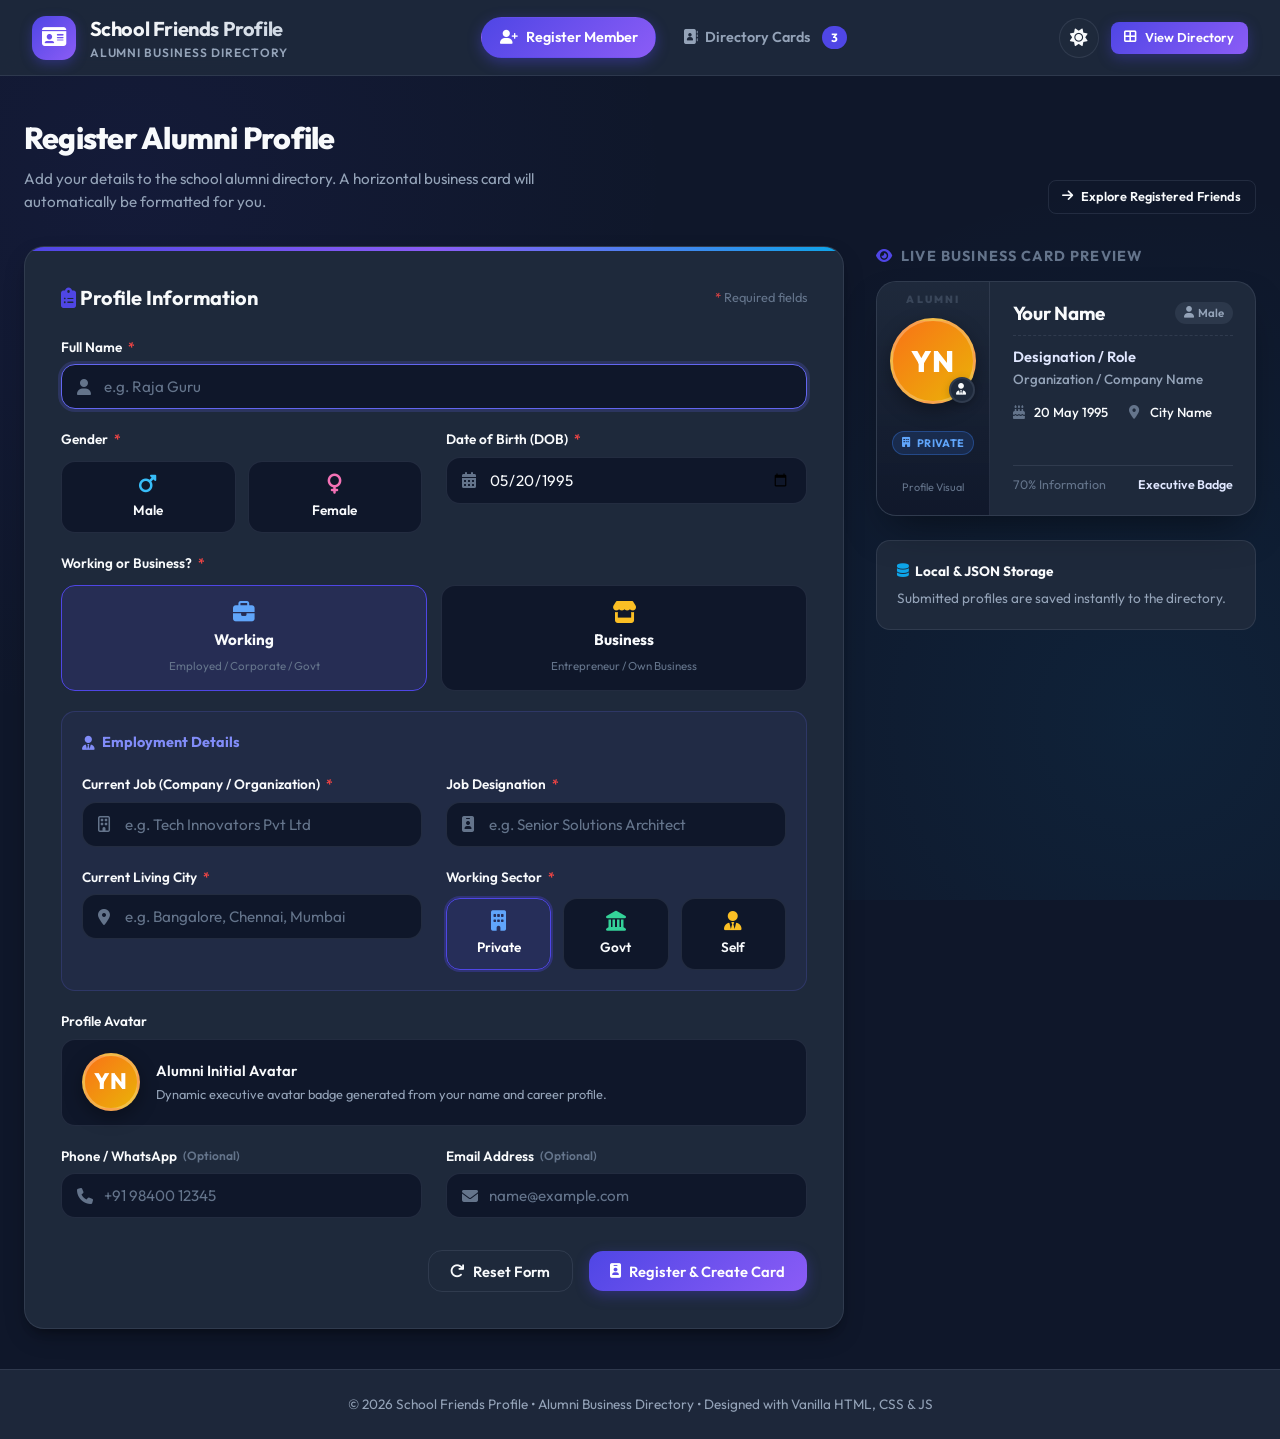
==== index.html @ 25471fa2 "INit" ====
<!DOCTYPE html>
<html lang="en" data-theme="dark">

<head>
  <meta charset="UTF-8">
  <meta name="viewport" content="width=device-width, initial-scale=1.0">
  <title>School Friends Profile | Member Registration</title>

  <!-- Modern Google Fonts -->
  <link rel="preconnect" href="https://fonts.googleapis.com">
  <link rel="preconnect" href="https://fonts.gstatic.com" crossorigin>
  <link
    href="https://fonts.googleapis.com/css2?family=Outfit:wght@400;500;600;700;800&family=Plus+Jakarta+Sans:wght@400;500;600;700&display=swap"
    rel="stylesheet">

  <!-- Font Awesome Icons -->
  <link rel="stylesheet" href="https://cdnjs.cloudflare.com/ajax/libs/font-awesome/6.5.1/css/all.min.css">

  <!-- Custom Styles -->
  <link rel="stylesheet" href="css/style.css">
</head>

<body>

  <!-- Navigation Bar -->
  <header class="site-header">
    <div class="header-container">
      <div class="brand">
        <div class="brand-icon">
          <i class="fas fa-id-card"></i>
        </div>
        <div class="brand-text">
          <h1>School Friends Profile</h1>
          <p>Alumni Business Directory</p>
        </div>
      </div>

      <nav>
        <ul class="nav-links">
          <li class="nav-item">
            <a href="index.html" class="active">
              <i class="fas fa-user-plus"></i>
              <span>Register Member</span>
            </a>
          </li>
          <li class="nav-item">
            <a href="profiles.html">
              <i class="fas fa-address-book"></i>
              <span>Directory Cards</span>
              <span class="badge-count" id="navProfileCount">0</span>
            </a>
          </li>
        </ul>
      </nav>

      <div class="header-actions">
        <button type="button" class="btn-icon" id="themeToggleBtn" title="Toggle Light/Dark Theme">
          <i class="fas fa-sun"></i>
        </button>
        <a href="profiles.html" class="btn btn-primary btn-sm">
          <i class="fas fa-th-large"></i> View Directory
        </a>
      </div>
    </div>
  </header>

  <!-- Main Content -->
  <main class="main-wrapper">
    <div class="page-intro">
      <div>
        <h2 class="page-title">Register Alumni Profile</h2>
        <p class="page-subtitle">Add your details to the school alumni directory. A horizontal business card
          will automatically be formatted for you.</p>
      </div>
      <div>
        <a href="profiles.html" class="btn btn-outline btn-sm">
          <i class="fas fa-arrow-right"></i> Explore Registered Friends
        </a>
      </div>
    </div>

    <!-- Form & Live Preview Layout -->
    <div class="form-layout">
      <!-- Registration Form -->
      <section class="form-card">
        <div style="display:flex; align-items:center; justify-content:space-between; margin-bottom: 0.5rem;">
          <h3 style="font-size: 1.25rem; font-weight: 700;">
            <i class="fas fa-clipboard-list" style="color: var(--primary);"></i> Profile Information
          </h3>
          <span style="font-size: 0.8rem; color: var(--text-dim);"><span style="color:#ef4444;">*</span> Required
            fields</span>
        </div>

        <form id="profileForm" novalidate>
          <div class="form-grid">

            <!-- Full Name -->
            <div class="form-group form-col-full">
              <label class="form-label" for="fullName">
                <span>Full Name</span> <span class="required">*</span>
              </label>
              <div class="input-wrapper">
                <i class="fas fa-user input-icon"></i>
                <input type="text" id="fullName" class="form-control" placeholder="e.g. Raja Guru" required autofocus>
              </div>
            </div>

            <!-- Gender -->
            <div class="form-group">
              <label class="form-label">
                <span>Gender</span> <span class="required">*</span>
              </label>
              <div style="display: flex; gap: 0.75rem; margin-top: 0.25rem;">
                <label style="flex: 1; cursor: pointer;">
                  <input type="radio" name="gender" value="Male" checked style="display: none;" id="genderMale">
                  <div class="sector-label"
                    onclick="document.getElementById('genderMale').checked = true; document.getElementById('genderMale').dispatchEvent(new Event('change'))">
                    <i class="fas fa-mars" style="color:#38bdf8;"></i>
                    <span>Male</span>
                  </div>
                </label>
                <label style="flex: 1; cursor: pointer;">
                  <input type="radio" name="gender" value="Female" style="display: none;" id="genderFemale">
                  <div class="sector-label"
                    onclick="document.getElementById('genderFemale').checked = true; document.getElementById('genderFemale').dispatchEvent(new Event('change'))">
                    <i class="fas fa-venus" style="color:#f472b6;"></i>
                    <span>Female</span>
                  </div>
                </label>
                <!-- <label style="flex: 1; cursor: pointer;">
                  <input type="radio" name="gender" value="Other" style="display: none;" id="genderOther">
                  <div class="sector-label" onclick="document.getElementById('genderOther').checked = true; document.getElementById('genderOther').dispatchEvent(new Event('change'))">
                    <i class="fas fa-genderless" style="color:#a78bfa;"></i>
                    <span>Other</span>
                  </div>
                </label> -->
              </div>
            </div>

            <!-- Date of Birth (DOB) -->
            <div class="form-group">
              <label class="form-label" for="dob">
                <span>Date of Birth (DOB)</span> <span class="required">*</span>
              </label>
              <div class="input-wrapper">
                <i class="fas fa-calendar-alt input-icon"></i>
                <input type="date" id="dob" class="form-control" required value="1995-05-20">
              </div>
            </div>

            <!-- Career Type: Working or Business -->
            <div class="form-group form-col-full">
              <label class="form-label">
                <span>Working or Business?</span> <span class="required">*</span>
              </label>
              <div style="display: grid; grid-template-columns: 1fr 1fr; gap: 0.85rem; margin-top: 0.25rem;">
                <label style="cursor: pointer;">
                  <input type="radio" name="occupationType" value="Working" checked style="display: none;"
                    id="occWorking">
                  <div class="sector-label occ-type-label" id="occWorkingCard">
                    <i class="fas fa-briefcase" style="color: #60a5fa; font-size: 1.35rem;"></i>
                    <strong style="font-size: 0.95rem;">Working</strong>
                    <span style="font-size: 0.72rem; color: var(--text-dim); font-weight: normal;">Employed / Corporate
                      / Govt</span>
                  </div>
                </label>
                <label style="cursor: pointer;">
                  <input type="radio" name="occupationType" value="Business" style="display: none;" id="occBusiness">
                  <div class="sector-label occ-type-label" id="occBusinessCard">
                    <i class="fas fa-store" style="color: #fbbf24; font-size: 1.35rem;"></i>
                    <strong style="font-size: 0.95rem;">Business</strong>
                    <span style="font-size: 0.72rem; color: var(--text-dim); font-weight: normal;">Entrepreneur / Own
                      Business</span>
                  </div>
                </label>
              </div>
            </div>

            <!-- SECTION A: WORKING DETAILS (Shown when 'Working' is selected) -->
            <div id="workingSection" class="form-col-full"
              style="display: grid; grid-template-columns: repeat(2, 1fr); gap: 1.25rem 1.5rem; padding: 1.25rem; background: rgba(99, 102, 241, 0.05); border: 1px solid rgba(99, 102, 241, 0.2); border-radius: var(--radius-md);">
              <div class="form-col-full"
                style="display: flex; align-items: center; gap: 0.45rem; font-weight: 700; color: #818cf8; font-size: 0.9rem;">
                <i class="fas fa-user-tie"></i> <span>Employment Details</span>
              </div>

              <!-- Current Job / Organization -->
              <div class="form-group">
                <label class="form-label" for="currentJob">
                  <span>Current Job (Company / Organization)</span> <span class="required">*</span>
                </label>
                <div class="input-wrapper">
                  <i class="far fa-building input-icon"></i>
                  <input type="text" id="currentJob" class="form-control" placeholder="e.g. Tech Innovators Pvt Ltd">
                </div>
              </div>

              <!-- Job Designation -->
              <div class="form-group">
                <label class="form-label" for="jobDesignation">
                  <span>Job Designation</span> <span class="required">*</span>
                </label>
                <div class="input-wrapper">
                  <i class="fas fa-id-badge input-icon"></i>
                  <input type="text" id="jobDesignation" class="form-control"
                    placeholder="e.g. Senior Solutions Architect">
                </div>
              </div>

              <!-- Current Living City (Working) -->
              <div class="form-group">
                <label class="form-label" for="currentCity">
                  <span>Current Living City</span> <span class="required">*</span>
                </label>
                <div class="input-wrapper">
                  <i class="fas fa-map-marker-alt input-icon"></i>
                  <input type="text" id="currentCity" class="form-control"
                    placeholder="e.g. Bangalore, Chennai, Mumbai">
                </div>
              </div>

              <!-- Working Sector (Self, Private, Govt) -->
              <div class="form-group">
                <label class="form-label">
                  <span>Working Sector</span> <span class="required">*</span>
                </label>
                <div class="sector-options">
                  <label class="sector-option">
                    <input type="radio" name="workingSector" value="Private" checked>
                    <div class="sector-label">
                      <i class="fas fa-building" style="color: #60a5fa;"></i>
                      <span>Private</span>
                    </div>
                  </label>
                  <label class="sector-option">
                    <input type="radio" name="workingSector" value="Govt">
                    <div class="sector-label">
                      <i class="fas fa-landmark" style="color: #34d399;"></i>
                      <span>Govt</span>
                    </div>
                  </label>
                  <label class="sector-option">
                    <input type="radio" name="workingSector" value="Self">
                    <div class="sector-label">
                      <i class="fas fa-user-tie" style="color: #fbbf24;"></i>
                      <span>Self</span>
                    </div>
                  </label>
                </div>
              </div>
            </div>

            <!-- SECTION B: BUSINESS DETAILS (Shown when 'Business' is selected) -->
            <div id="businessSection" class="form-col-full"
              style="display: none; grid-template-columns: repeat(2, 1fr); gap: 1.25rem 1.5rem; padding: 1.25rem; background: rgba(245, 158, 11, 0.06); border: 1px solid rgba(245, 158, 11, 0.25); border-radius: var(--radius-md);">
              <div class="form-col-full" style="display: flex; align-items: center; justify-content: space-between;">
                <div
                  style="display: flex; align-items: center; gap: 0.45rem; font-weight: 700; color: #fbbf24; font-size: 0.9rem;">
                  <i class="fas fa-store-alt"></i> <span>Business & Enterprise Details</span>
                </div>
                <span
                  style="font-size: 0.72rem; color: #fbbf24; background: rgba(245,158,11,0.15); padding: 0.15rem 0.5rem; border-radius: 99px;">Entrepreneur</span>
              </div>

              <!-- Business Name -->
              <div class="form-group">
                <label class="form-label" for="businessName">
                  <span>Business Name</span> <span class="required">*</span>
                </label>
                <div class="input-wrapper">
                  <i class="fas fa-store input-icon"></i>
                  <input type="text" id="businessName" class="form-control"
                    placeholder="e.g. Bose Artisanal Coffee Roasters">
                </div>
              </div>

              <!-- Company Name -->
              <div class="form-group">
                <label class="form-label" for="bizCompanyName">
                  <span>Company / Legal Entity Name</span> <span class="required">*</span>
                </label>
                <div class="input-wrapper">
                  <i class="far fa-building input-icon"></i>
                  <input type="text" id="bizCompanyName" class="form-control"
                    placeholder="e.g. Bose Beverage Ventures LLP / Pvt Ltd">
                </div>
              </div>

              <!-- Job Designation in Business -->
              <div class="form-group">
                <label class="form-label" for="bizJobDesignation">
                  <span>Job Designation</span> <span class="required">*</span>
                </label>
                <div class="input-wrapper">
                  <i class="fas fa-award input-icon"></i>
                  <input type="text" id="bizJobDesignation" class="form-control"
                    placeholder="e.g. Founder & CEO, Managing Director">
                </div>
              </div>

              <!-- Business Location -->
              <div class="form-group">
                <label class="form-label" for="businessLocation">
                  <span>Business Location</span> <span class="required">*</span>
                </label>
                <div class="input-wrapper">
                  <i class="fas fa-map-marked-alt input-icon"></i>
                  <input type="text" id="businessLocation" class="form-control"
                    placeholder="e.g. Coimbatore / Indiranagar, Bangalore">
                </div>
              </div>

              <!-- Current Living City (Business) -->
              <div class="form-group">
                <label class="form-label" for="bizLivingCity">
                  <span>Current Living City</span> <span class="required">*</span>
                </label>
                <div class="input-wrapper">
                  <i class="fas fa-home input-icon"></i>
                  <input type="text" id="bizLivingCity" class="form-control" placeholder="e.g. Coimbatore">
                </div>
              </div>

              <!-- Bonus / Idea Field: Business Category & Website -->
              <div class="form-group">
                <label class="form-label" for="businessCategory">
                  <span>Business Industry / Category</span> <span
                    style="font-size:0.75rem; color:var(--text-dim);">(Suggested)</span>
                </label>
                <div class="input-wrapper">
                  <i class="fas fa-tags input-icon"></i>
                  <input type="text" id="businessCategory" class="form-control"
                    placeholder="e.g. Retail, Food & Beverage, Tech, Consulting">
                </div>
              </div>

              <div class="form-group form-col-full">
                <label class="form-label" for="businessWebsite">
                  <span>Business Website / Social / Catalog</span> <span
                    style="font-size:0.75rem; color:var(--text-dim);">(Suggested)</span>
                </label>
                <div class="input-wrapper">
                  <i class="fas fa-globe input-icon"></i>
                  <input type="url" id="businessWebsite" class="form-control"
                    placeholder="https://mybusiness.com or Instagram/WhatsApp link">
                </div>
              </div>
            </div>

            <!-- Profile Avatar Preview -->
            <div class="form-group form-col-full">
              <label class="form-label">
                <span>Profile Avatar</span>
              </label>
              <div
                style="display: flex; align-items: center; gap: 1rem; padding: 0.85rem 1.25rem; background: var(--bg-input); border: 1px solid var(--border-color); border-radius: var(--radius-md);">
                <div class="biz-avatar-box" style="width: 58px; height: 58px; margin: 0; flex-shrink: 0;">
                  <div class="biz-avatar-circle" id="formAvatarCircle"
                    style="background: linear-gradient(135deg, #4f46e5, #06b6d4); font-size: 1.4rem;">
                    <span id="formAvatarInitials">RG</span>
                  </div>
                </div>
                <div>
                  <div style="font-weight: 600; font-size: 0.92rem; color: var(--text-main);">
                    Alumni Initial Avatar
                  </div>
                  <p style="font-size: 0.8rem; color: var(--text-muted); margin-top: 0.15rem;">
                    Dynamic executive avatar badge generated from your name and career profile.
                  </p>
                </div>
              </div>
            </div>

            <!-- Optional Contact Information -->
            <div class="form-group">
              <label class="form-label" for="phone">
                <span>Phone / WhatsApp</span> <span style="font-size:0.75rem; color:var(--text-dim);">(Optional)</span>
              </label>
              <div class="input-wrapper">
                <i class="fas fa-phone input-icon"></i>
                <input type="tel" id="phone" class="form-control" placeholder="+91 98400 12345">
              </div>
            </div>

            <div class="form-group">
              <label class="form-label" for="email">
                <span>Email Address</span> <span style="font-size:0.75rem; color:var(--text-dim);">(Optional)</span>
              </label>
              <div class="input-wrapper">
                <i class="fas fa-envelope input-icon"></i>
                <input type="email" id="email" class="form-control" placeholder="name@example.com">
              </div>
            </div>

          </div>

          <!-- Form Actions -->
          <div class="form-actions-bar"
            style="margin-top: 2rem; display: flex; align-items: center; justify-content: flex-end; gap: 1rem;">
            <button type="button" id="resetFormBtn" class="btn btn-outline">
              <i class="fas fa-redo"></i> Reset Form
            </button>
            <button type="submit" class="btn btn-primary">
              <i class="fas fa-id-badge"></i> Register & Create Card
            </button>
          </div>
        </form>
      </section>

      <!-- Right Column: Live 30:70 Business Card Preview -->
      <aside class="live-preview-panel">
        <div class="preview-title">
          <i class="fas fa-eye" style="color: var(--primary);"></i> Live Business Card Preview
        </div>

        <div class="biz-card" style="box-shadow: var(--shadow-lg);">
          <!-- 30% Visual -->
          <div class="biz-card-visual">
            <div class="biz-avatar-box">
              <div class="biz-avatar-circle" id="previewAvatarCircle"
                style="background: linear-gradient(135deg, #4f46e5, #06b6d4);">
                <span id="previewAvatarInitials">RG</span>
                <div class="biz-avatar-badge" id="previewAvatarBadge">
                  <i class="fas fa-user-tie"></i>
                </div>
              </div>
            </div>
            <span id="previewSectorBadge" class="sector-badge sector-private">
              <i class="fas fa-briefcase"></i> <span id="previewSectorText">Private</span>
            </span>
            <span style="font-size:0.68rem; color:var(--text-dim); margin-top:0.3rem;">Profile Visual</span>
          </div>

          <!-- 70% Details -->
          <div class="biz-card-content">
            <div>
              <div class="biz-card-header">
                <h3 class="biz-name" id="previewName">Your Name Here</h3>
                <span class="biz-gender-tag" id="previewGender">
                  <i class="fas fa-mars"></i> Male
                </span>
              </div>

              <div class="biz-role-section">
                <div class="biz-designation" id="previewRole">Designation / Role</div>
                <div class="biz-company" id="previewCompany">Organization / Company</div>
              </div>

              <div class="biz-meta-grid">
                <div class="biz-meta-item">
                  <i class="fas fa-birthday-cake"></i>
                  <div><strong id="previewDob">20 May 1995</strong></div>
                </div>
                <div class="biz-meta-item">
                  <i class="fas fa-map-marker-alt"></i>
                  <div><strong id="previewCity">City Name</strong></div>
                </div>
              </div>
            </div>

            <div class="biz-card-footer">
              <span>70% Information</span>
              <span style="color: var(--primary-light); font-weight: 600;">Executive Badge</span>
            </div>
          </div>
        </div>

        <!-- Quick Help Card -->
        <div
          style="margin-top: 1.5rem; background: var(--bg-surface); border: 1px solid var(--border-color); border-radius: var(--radius-md); padding: 1.25rem; font-size: 0.85rem; color: var(--text-muted);">
          <div
            style="font-weight: 700; color: var(--text-main); margin-bottom: 0.5rem; display: flex; align-items: center; gap: 0.4rem;">
            <i class="fas fa-database" style="color: var(--secondary);"></i> Local & JSON Storage
          </div>
          <p style="line-height: 1.45;">
            Submitted profiles are saved instantly to the directory.
          </p>
        </div>
      </aside>
    </div>
  </main>

  <!-- Success Modal -->
  <div class="modal-backdrop" id="successModal">
    <div class="modal-card" style="text-align: center;">
      <div
        style="width: 60px; height: 60px; background: rgba(16, 185, 129, 0.15); border-radius: 50%; color: #10b981; display: inline-flex; align-items: center; justify-content: center; font-size: 1.75rem; margin-bottom: 1rem;">
        <i class="fas fa-check"></i>
      </div>
      <h3 style="font-size: 1.4rem; font-weight: 700; margin-bottom: 0.5rem;">Registration Successful!</h3>
      <p style="color: var(--text-muted); font-size: 0.95rem; margin-bottom: 1.5rem;">
        Your school friend profile has been saved. You can now view your business card in the directory.
      </p>
      <div style="display: flex; gap: 0.75rem; justify-content: center;">
        <button type="button" class="btn btn-outline"
          onclick="document.getElementById('successModal').classList.remove('open');">
          Add Another
        </button>
        <a href="profiles.html" class="btn btn-primary">
          <i class="fas fa-address-book"></i> View Cards
        </a>
      </div>
    </div>
  </div>

  <!-- Footer -->
  <footer class="site-footer">
    <p>&copy; 2026 School Friends Profile &bull; Alumni Business Directory &bull; Designed with Vanilla HTML, CSS & JS
    </p>
  </footer>

  <!-- Scripts -->
  <script src="js/app.js"></script>
  <script src="js/form.js"></script>
</body>

</html>
---- css/style.css ----
/* ==========================================================================
   School Friends Profile - Modern Executive Business Card Design System
   ========================================================================== */

:root {
  --primary: #4f46e5;
  --primary-hover: #4338ca;
  --primary-light: #e0e7ff;
  --secondary: #0ea5e9;
  --accent: #8b5cf6;
  
  --bg-app: #0f172a;
  --bg-surface: #1e293b;
  --bg-surface-elevated: #334155;
  --bg-card: rgba(30, 41, 59, 0.95);
  --bg-input: #0f172a;
  
  --text-main: #f8fafc;
  --text-muted: #94a3b8;
  --text-dim: #64748b;
  
  --border-color: rgba(148, 163, 184, 0.15);
  --border-focus: #6366f1;
  
  --sector-private-bg: rgba(59, 130, 246, 0.15);
  --sector-private-text: #60a5fa;
  --sector-private-border: rgba(59, 130, 246, 0.35);

  --sector-govt-bg: rgba(16, 185, 129, 0.15);
  --sector-govt-text: #34d399;
  --sector-govt-border: rgba(16, 185, 129, 0.35);

  --sector-self-bg: rgba(245, 158, 11, 0.15);
  --sector-self-text: #fbbf24;
  --sector-self-border: rgba(245, 158, 11, 0.35);

  --radius-sm: 8px;
  --radius-md: 14px;
  --radius-lg: 20px;
  --radius-full: 9999px;

  --shadow-sm: 0 2px 8px rgba(0, 0, 0, 0.2);
  --shadow-md: 0 10px 25px -5px rgba(0, 0, 0, 0.3), 0 8px 10px -6px rgba(0, 0, 0, 0.3);
  --shadow-lg: 0 20px 40px -15px rgba(0, 0, 0, 0.5);
  --shadow-glow: 0 0 25px rgba(99, 102, 241, 0.25);
  
  --transition: all 0.25s cubic-bezier(0.4, 0, 0.2, 1);
  --font-family: 'Outfit', 'Plus Jakarta Sans', -apple-system, BlinkMacSystemFont, sans-serif;
}

/* Light Theme Variables */
[data-theme="light"] {
  --bg-app: #f1f5f9;
  --bg-surface: #ffffff;
  --bg-surface-elevated: #f8fafc;
  --bg-card: rgba(255, 255, 255, 0.96);
  --bg-input: #f8fafc;
  
  --text-main: #0f172a;
  --text-muted: #475569;
  --text-dim: #94a3b8;
  
  --border-color: rgba(203, 213, 225, 0.8);
  --border-focus: #4f46e5;
  
  --sector-private-bg: #eff6ff;
  --sector-private-text: #1d4ed8;
  --sector-private-border: #bfdbfe;

  --sector-govt-bg: #ecfdf5;
  --sector-govt-text: #047857;
  --sector-govt-border: #a7f3d0;

  --sector-self-bg: #fffbeb;
  --sector-self-text: #b45309;
  --sector-self-border: #fde68a;

  --shadow-sm: 0 2px 6px rgba(15, 23, 42, 0.05);
  --shadow-md: 0 10px 25px -5px rgba(15, 23, 42, 0.08);
  --shadow-lg: 0 20px 35px -10px rgba(15, 23, 42, 0.12);
}

/* Reset & Base */
*, *::before, *::after {
  box-sizing: border-box;
  margin: 0;
  padding: 0;
}

body {
  font-family: var(--font-family);
  background-color: var(--bg-app);
  color: var(--text-main);
  min-height: 100vh;
  line-height: 1.5;
  display: flex;
  flex-direction: column;
  transition: background-color 0.3s ease, color 0.3s ease;
  overflow-x: hidden;
  background-image: 
    radial-gradient(circle at 10% 20%, rgba(79, 70, 229, 0.08) 0%, transparent 40%),
    radial-gradient(circle at 90% 80%, rgba(14, 165, 233, 0.08) 0%, transparent 40%);
  background-attachment: fixed;
}

a {
  color: inherit;
  text-decoration: none;
}

/* ==========================================================================
   Header & Navigation
   ========================================================================== */
.site-header {
  position: sticky;
  top: 0;
  z-index: 100;
  background: var(--bg-card);
  backdrop-filter: blur(12px);
  -webkit-backdrop-filter: blur(12px);
  border-bottom: 1px solid var(--border-color);
  padding: 0.85rem 2rem;
  transition: var(--transition);
}

.header-container {
  max-width: 1300px;
  margin: 0 auto;
  display: flex;
  align-items: center;
  justify-content: space-between;
  gap: 1.5rem;
}

.brand {
  display: flex;
  align-items: center;
  gap: 0.85rem;
}

.brand-icon {
  width: 44px;
  height: 44px;
  border-radius: var(--radius-md);
  background: linear-gradient(135deg, var(--primary), var(--accent));
  display: flex;
  align-items: center;
  justify-content: center;
  color: #fff;
  font-size: 1.35rem;
  box-shadow: 0 4px 12px rgba(79, 70, 229, 0.35);
}

.brand-text h1 {
  font-size: 1.25rem;
  font-weight: 700;
  letter-spacing: -0.02em;
  background: linear-gradient(120deg, #fff, #cbd5e1);
  -webkit-background-clip: text;
  -webkit-text-fill-color: transparent;
}

[data-theme="light"] .brand-text h1 {
  background: linear-gradient(120deg, #0f172a, #334155);
  -webkit-background-clip: text;
  -webkit-text-fill-color: transparent;
}

.brand-text p {
  font-size: 0.75rem;
  color: var(--text-muted);
  text-transform: uppercase;
  letter-spacing: 0.08em;
  font-weight: 600;
}

.nav-links {
  display: flex;
  align-items: center;
  gap: 0.5rem;
  list-style: none;
}

.nav-item a {
  display: flex;
  align-items: center;
  gap: 0.5rem;
  padding: 0.55rem 1.1rem;
  font-size: 0.9rem;
  font-weight: 600;
  border-radius: var(--radius-full);
  color: var(--text-muted);
  transition: var(--transition);
  border: 1px solid transparent;
}

.nav-item a:hover {
  color: var(--text-main);
  background: rgba(148, 163, 184, 0.1);
}

.nav-item a.active {
  color: #ffffff;
  background: linear-gradient(135deg, var(--primary), var(--accent));
  box-shadow: 0 4px 14px rgba(79, 70, 229, 0.4);
}

.header-actions {
  display: flex;
  align-items: center;
  gap: 0.75rem;
}

.btn-icon {
  width: 40px;
  height: 40px;
  border-radius: var(--radius-full);
  background: var(--bg-surface);
  border: 1px solid var(--border-color);
  color: var(--text-main);
  display: flex;
  align-items: center;
  justify-content: center;
  cursor: pointer;
  transition: var(--transition);
  font-size: 1.1rem;
}

.btn-icon:hover {
  background: var(--bg-surface-elevated);
  transform: translateY(-2px);
  border-color: var(--border-focus);
}

.badge-count {
  background: var(--primary);
  color: white;
  font-size: 0.75rem;
  padding: 0.15rem 0.55rem;
  border-radius: var(--radius-full);
  font-weight: 700;
  margin-left: 0.25rem;
}

/* ==========================================================================
   Main Content Layout
   ========================================================================== */
.main-wrapper {
  flex: 1;
  max-width: 1300px;
  width: 100%;
  margin: 0 auto;
  padding: 2.5rem 1.5rem;
}

.page-intro {
  margin-bottom: 2rem;
  display: flex;
  justify-content: space-between;
  align-items: flex-end;
  flex-wrap: wrap;
  gap: 1.5rem;
}

.page-title {
  font-size: 1.9rem;
  font-weight: 800;
  letter-spacing: -0.025em;
  margin-bottom: 0.4rem;
}

.page-subtitle {
  color: var(--text-muted);
  font-size: 0.95rem;
  max-width: 600px;
}

/* ==========================================================================
   Buttons & Badges
   ========================================================================== */
.btn {
  display: inline-flex;
  align-items: center;
  justify-content: center;
  gap: 0.5rem;
  padding: 0.65rem 1.35rem;
  border-radius: var(--radius-md);
  font-size: 0.92rem;
  font-weight: 600;
  cursor: pointer;
  transition: var(--transition);
  border: none;
  font-family: inherit;
  text-decoration: none;
}

.btn-primary {
  background: linear-gradient(135deg, var(--primary), var(--accent));
  color: #fff;
  box-shadow: 0 4px 14px rgba(79, 70, 229, 0.35);
}

.btn-primary:hover {
  background: linear-gradient(135deg, var(--primary-hover), var(--primary));
  box-shadow: 0 6px 20px rgba(79, 70, 229, 0.5);
  transform: translateY(-2px);
}

.btn-outline {
  background: transparent;
  color: var(--text-main);
  border: 1px solid var(--border-color);
}

.btn-outline:hover {
  background: var(--bg-surface);
  border-color: var(--text-muted);
  transform: translateY(-2px);
}

.btn-secondary {
  background: var(--bg-surface-elevated);
  color: var(--text-main);
  border: 1px solid var(--border-color);
}

.btn-secondary:hover {
  background: var(--primary);
  color: #fff;
  border-color: var(--primary);
}

.btn-sm {
  padding: 0.4rem 0.85rem;
  font-size: 0.8rem;
  border-radius: var(--radius-sm);
}

/* Sector Badges */
.sector-badge {
  display: inline-flex;
  align-items: center;
  gap: 0.4rem;
  padding: 0.25rem 0.75rem;
  border-radius: var(--radius-full);
  font-size: 0.75rem;
  font-weight: 700;
  letter-spacing: 0.03em;
  text-transform: uppercase;
  border: 1px solid transparent;
}

.sector-private {
  background: var(--sector-private-bg);
  color: var(--sector-private-text);
  border-color: var(--sector-private-border);
}

.sector-govt {
  background: var(--sector-govt-bg);
  color: var(--sector-govt-text);
  border-color: var(--sector-govt-border);
}

.sector-self {
  background: var(--sector-self-bg);
  color: var(--sector-self-text);
  border-color: var(--sector-self-border);
}

/* ==========================================================================
   Form Page Styles
   ========================================================================== */
.form-layout {
  display: grid;
  grid-template-columns: 1fr 380px;
  gap: 2rem;
  align-items: start;
}

@media (max-width: 960px) {
  .form-layout {
    grid-template-columns: 1fr;
  }
}

.form-card {
  background: var(--bg-surface);
  border: 1px solid var(--border-color);
  border-radius: var(--radius-lg);
  padding: 2.25rem;
  box-shadow: var(--shadow-md);
  position: relative;
  overflow: hidden;
}

.form-card::before {
  content: '';
  position: absolute;
  top: 0;
  left: 0;
  right: 0;
  height: 4px;
  background: linear-gradient(90deg, var(--primary), var(--accent), var(--secondary));
}

.form-grid {
  display: grid;
  grid-template-columns: repeat(2, 1fr);
  gap: 1.25rem 1.5rem;
  margin-top: 1.5rem;
}

.form-col-full {
  grid-column: span 2;
}

@media (max-width: 640px) {
  .form-grid {
    grid-template-columns: 1fr;
  }
  .form-col-full {
    grid-column: span 1;
  }
  .form-card {
    padding: 1.5rem;
  }
}

.form-group {
  display: flex;
  flex-direction: column;
  gap: 0.45rem;
}

.form-label {
  font-size: 0.85rem;
  font-weight: 600;
  color: var(--text-main);
  display: flex;
  align-items: center;
  gap: 0.35rem;
}

.form-label .required {
  color: #ef4444;
}

.input-wrapper {
  position: relative;
  display: flex;
  align-items: center;
}

.input-icon {
  position: absolute;
  left: 1rem;
  color: var(--text-dim);
  font-size: 1rem;
  pointer-events: none;
}

.form-control {
  width: 100%;
  padding: 0.75rem 1rem 0.75rem 2.65rem;
  background: var(--bg-input);
  border: 1px solid var(--border-color);
  border-radius: var(--radius-md);
  color: var(--text-main);
  font-size: 0.95rem;
  font-family: inherit;
  transition: var(--transition);
}

.form-control:focus {
  outline: none;
  border-color: var(--border-focus);
  box-shadow: 0 0 0 3px rgba(99, 102, 241, 0.2);
}

.form-control::placeholder {
  color: var(--text-dim);
}

/* Radio Sector Group */
.sector-options {
  display: grid;
  grid-template-columns: repeat(3, 1fr);
  gap: 0.75rem;
  margin-top: 0.25rem;
}

.sector-option {
  position: relative;
}

.sector-option input[type="radio"] {
  position: absolute;
  opacity: 0;
  width: 0;
  height: 0;
}

.sector-label {
  display: flex;
  flex-direction: column;
  align-items: center;
  justify-content: center;
  gap: 0.35rem;
  padding: 0.75rem 0.5rem;
  border: 1px solid var(--border-color);
  border-radius: var(--radius-md);
  background: var(--bg-input);
  cursor: pointer;
  transition: var(--transition);
  text-align: center;
  font-size: 0.85rem;
  font-weight: 600;
}

.sector-option input[type="radio"]:checked + .sector-label {
  border-color: var(--primary);
  background: rgba(79, 70, 229, 0.12);
  color: #fff;
  box-shadow: 0 0 0 2px rgba(79, 70, 229, 0.3);
}

[data-theme="light"] .sector-option input[type="radio"]:checked + .sector-label {
  color: var(--primary);
}

.sector-label i {
  font-size: 1.25rem;
}

.occ-type-label {
  padding: 1rem 0.85rem;
  border-radius: var(--radius-md);
  border: 1.5px solid var(--border-color);
  background: var(--bg-input);
  display: flex;
  flex-direction: column;
  align-items: center;
  justify-content: center;
  gap: 0.35rem;
  cursor: pointer;
  transition: var(--transition);
}

.occ-type-label:hover {
  border-color: var(--primary);
  transform: translateY(-2px);
}

/* Photo Uploader Component in Form */
.photo-uploader-box {
  display: flex;
  align-items: center;
  gap: 1.5rem;
  padding: 1rem;
  background: var(--bg-input);
  border: 1px dashed var(--border-color);
  border-radius: var(--radius-md);
  transition: var(--transition);
}

.photo-uploader-box:hover {
  border-color: var(--primary);
}

.photo-preview-wrap {
  width: 75px;
  height: 75px;
  border-radius: var(--radius-md);
  overflow: hidden;
  border: 2px solid var(--border-color);
  background: var(--bg-surface-elevated);
  flex-shrink: 0;
  position: relative;
}

.photo-preview-wrap img {
  width: 100%;
  height: 100%;
  object-fit: cover;
}

.photo-upload-controls {
  flex: 1;
}

.photo-upload-controls p {
  font-size: 0.8rem;
  color: var(--text-muted);
  margin-top: 0.35rem;
}

.file-input-btn {
  display: inline-flex;
  align-items: center;
  gap: 0.4rem;
  font-size: 0.85rem;
  font-weight: 600;
  padding: 0.45rem 0.95rem;
  background: var(--bg-surface-elevated);
  border: 1px solid var(--border-color);
  border-radius: var(--radius-sm);
  color: var(--text-main);
  cursor: pointer;
  transition: var(--transition);
}

.file-input-btn:hover {
  background: var(--primary);
  color: #fff;
  border-color: var(--primary);
}

/* Sidebar Live Card Preview */
.live-preview-panel {
  position: sticky;
  top: 90px;
}

.preview-title {
  font-size: 0.9rem;
  text-transform: uppercase;
  letter-spacing: 0.08em;
  font-weight: 700;
  color: var(--text-dim);
  margin-bottom: 0.85rem;
  display: flex;
  align-items: center;
  gap: 0.5rem;
}

/* ==========================================================================
   Horizontal Business Card (30:70 Split)
   ========================================================================== */
.biz-cards-grid {
  display: grid;
  grid-template-columns: repeat(auto-fill, minmax(480px, 1fr));
  gap: 1.75rem;
}

@media (max-width: 580px) {
  .biz-cards-grid {
    grid-template-columns: 1fr;
  }
}

.biz-card {
  display: grid;
  grid-template-columns: 30% 70%;
  min-height: 235px;
  background: var(--bg-surface);
  border: 1px solid var(--border-color);
  border-radius: var(--radius-lg);
  overflow: hidden;
  box-shadow: var(--shadow-md);
  transition: var(--transition);
  position: relative;
}

.biz-card:hover {
  transform: translateY(-4px);
  box-shadow: var(--shadow-lg), var(--shadow-glow);
  border-color: rgba(99, 102, 241, 0.4);
}

/* 30% Left Section (Visual / Profile Avatar / Admin Action) */
.biz-card-visual {
  width: 100%;
  background: linear-gradient(180deg, rgba(30, 41, 59, 0.8) 0%, rgba(15, 23, 42, 0.95) 100%);
  border-right: 1px solid var(--border-color);
  padding: 1.25rem 0.75rem;
  display: flex;
  flex-direction: column;
  align-items: center;
  justify-content: space-between;
  text-align: center;
  position: relative;
  overflow: hidden;
}

[data-theme="light"] .biz-card-visual {
  background: linear-gradient(180deg, #f8fafc 0%, #f1f5f9 100%);
  border-right-color: rgba(203, 213, 225, 0.8);
}

/* Decorative watermark in 30% visual */
.biz-card-visual::before {
  content: 'ALUMNI';
  position: absolute;
  top: 10px;
  font-size: 0.65rem;
  font-weight: 900;
  letter-spacing: 0.2em;
  color: var(--text-dim);
  opacity: 0.4;
  text-transform: uppercase;
}

.biz-avatar-box {
  position: relative;
  width: 86px;
  height: 86px;
  margin-top: 1rem;
  margin-bottom: 0.5rem;
}

.biz-avatar-circle {
  width: 100%;
  height: 100%;
  border-radius: var(--radius-full);
  display: flex;
  align-items: center;
  justify-content: center;
  font-weight: 800;
  font-size: 1.85rem;
  color: #ffffff;
  text-transform: uppercase;
  letter-spacing: 0.05em;
  box-shadow: 0 6px 18px rgba(0, 0, 0, 0.35);
  border: 3px solid rgba(255, 255, 255, 0.25);
  transition: var(--transition);
  user-select: none;
  position: relative;
}

[data-theme="light"] .biz-avatar-circle {
  border: 3px solid #ffffff;
  box-shadow: 0 6px 16px rgba(0, 0, 0, 0.12);
}

.biz-avatar-badge {
  position: absolute;
  bottom: -2px;
  right: -2px;
  width: 26px;
  height: 26px;
  border-radius: var(--radius-full);
  background: var(--bg-surface);
  border: 2px solid var(--border-color);
  color: var(--text-main);
  display: flex;
  align-items: center;
  justify-content: center;
  font-size: 0.72rem;
  box-shadow: var(--shadow-sm);
}

.biz-avatar-img {
  width: 100%;
  height: 100%;
  border-radius: var(--radius-full);
  object-fit: cover;
  border: 3px solid rgba(255, 255, 255, 0.15);
  box-shadow: 0 4px 12px rgba(0, 0, 0, 0.3);
  transition: var(--transition);
  background-color: var(--bg-surface-elevated);
}

[data-theme="light"] .biz-avatar-img {
  border: 3px solid #ffffff;
  box-shadow: 0 4px 10px rgba(0, 0, 0, 0.1);
}

/* Admin Image Update Overlay Button */
.admin-photo-trigger {
  position: absolute;
  bottom: 0;
  right: 0;
  width: 28px;
  height: 28px;
  border-radius: var(--radius-full);
  background: var(--primary);
  color: #fff;
  border: 2px solid var(--bg-surface);
  display: flex;
  align-items: center;
  justify-content: center;
  cursor: pointer;
  font-size: 0.75rem;
  transition: var(--transition);
  box-shadow: var(--shadow-sm);
}

.admin-photo-trigger:hover {
  background: var(--accent);
  transform: scale(1.15);
}

.biz-card-visual .sector-badge {
  font-size: 0.68rem;
  padding: 0.2rem 0.55rem;
  white-space: nowrap;
}

.admin-quick-text {
  font-size: 0.7rem;
  color: var(--text-dim);
  cursor: pointer;
  transition: var(--transition);
  margin-top: 0.25rem;
}

.admin-quick-text:hover {
  color: var(--primary-light);
  text-decoration: underline;
}

/* 70% Right Section (Detailed Business Information) */
.biz-card-content {
  width: 100%;
  padding: 1.25rem 1.4rem;
  display: flex;
  flex-direction: column;
  justify-content: space-between;
}

.biz-card-header {
  display: flex;
  align-items: flex-start;
  justify-content: space-between;
  gap: 0.5rem;
  margin-bottom: 0.6rem;
  padding-bottom: 0.6rem;
  border-bottom: 1px dashed var(--border-color);
}

.biz-name {
  font-size: 1.18rem;
  font-weight: 700;
  color: var(--text-main);
  line-height: 1.25;
  letter-spacing: -0.015em;
}

.biz-gender-tag {
  font-size: 0.72rem;
  padding: 0.15rem 0.55rem;
  border-radius: var(--radius-full);
  background: rgba(148, 163, 184, 0.12);
  color: var(--text-muted);
  font-weight: 600;
  display: inline-flex;
  align-items: center;
  gap: 0.25rem;
  flex-shrink: 0;
}

.biz-role-section {
  margin-bottom: 0.85rem;
}

.biz-designation {
  font-size: 0.92rem;
  font-weight: 600;
  color: var(--primary-light);
  display: flex;
  align-items: center;
  gap: 0.35rem;
}

[data-theme="light"] .biz-designation {
  color: var(--primary);
}

.biz-company {
  font-size: 0.84rem;
  color: var(--text-muted);
  font-weight: 500;
  margin-top: 0.1rem;
}

/* 70% Content Metadata Grid */
.biz-meta-grid {
  display: grid;
  grid-template-columns: 1fr 1fr;
  gap: 0.5rem 0.75rem;
  margin-bottom: 0.85rem;
  font-size: 0.82rem;
}

.biz-meta-item {
  display: flex;
  align-items: center;
  gap: 0.45rem;
  color: var(--text-muted);
}

.biz-meta-item i {
  color: var(--text-dim);
  font-size: 0.85rem;
  width: 14px;
}

.biz-meta-item strong {
  color: var(--text-main);
  font-weight: 500;
}

/* Card Footer Toolbar */
.biz-card-footer {
  display: flex;
  align-items: center;
  justify-content: space-between;
  padding-top: 0.65rem;
  border-top: 1px solid var(--border-color);
  font-size: 0.78rem;
  color: var(--text-dim);
}

.biz-card-actions {
  display: flex;
  align-items: center;
  gap: 0.45rem;
}

.action-btn {
  background: transparent;
  border: 1px solid var(--border-color);
  border-radius: var(--radius-sm);
  color: var(--text-muted);
  padding: 0.25rem 0.55rem;
  font-size: 0.75rem;
  cursor: pointer;
  transition: var(--transition);
  display: inline-flex;
  align-items: center;
  gap: 0.3rem;
  font-family: inherit;
}

.action-btn:hover {
  background: var(--bg-surface-elevated);
  color: var(--text-main);
  border-color: var(--border-focus);
}

.action-btn.edit-btn {
  color: var(--primary-light);
  border-color: rgba(99, 102, 241, 0.35);
  padding: 0.28rem 0.65rem;
  font-weight: 600;
}

.action-btn.edit-btn:hover {
  background: var(--primary);
  color: #ffffff;
  border-color: var(--primary);
  box-shadow: 0 2px 8px rgba(79, 70, 229, 0.35);
}

/* Responsive Horizontal Business Card scaling on mobile */
@media (max-width: 600px) {
  .biz-card {
    grid-template-columns: 32% 68%;
    min-height: 200px;
    border-radius: var(--radius-md);
  }
  .biz-card-visual {
    padding: 0.9rem 0.35rem;
  }
  .biz-card-visual::before {
    display: none; /* Hide top decorative watermark on mobile for cleaner look */
  }
  .biz-avatar-box {
    width: 64px;
    height: 64px;
    margin-top: 0.5rem;
    margin-bottom: 0.35rem;
  }
  .admin-photo-trigger {
    width: 24px;
    height: 24px;
    font-size: 0.65rem;
  }
  .biz-card-visual .sector-badge {
    font-size: 0.62rem;
    padding: 0.18rem 0.45rem;
    letter-spacing: 0;
  }
  .admin-quick-text {
    font-size: 0.64rem;
    margin-top: 0.2rem;
  }
  .biz-card-content {
    padding: 0.85rem 0.95rem;
  }
  .biz-card-header {
    margin-bottom: 0.4rem;
    padding-bottom: 0.4rem;
  }
  .biz-name {
    font-size: 1.05rem;
    line-height: 1.25;
  }
  .biz-gender-tag {
    font-size: 0.68rem;
    padding: 0.12rem 0.45rem;
  }
  .biz-role-section {
    margin-bottom: 0.55rem;
  }
  .biz-designation {
    font-size: 0.82rem;
  }
  .biz-company {
    font-size: 0.78rem;
  }
  .biz-meta-grid {
    grid-template-columns: 1fr;
    gap: 0.35rem;
    margin-bottom: 0.55rem;
    font-size: 0.78rem;
  }
  .biz-meta-item i {
    font-size: 0.78rem;
    width: 13px;
  }
  .biz-card-footer {
    padding-top: 0.5rem;
    font-size: 0.72rem;
  }
  .action-btn {
    padding: 0.22rem 0.48rem;
    font-size: 0.72rem;
  }
}

@media (max-width: 380px) {
  .biz-card {
    grid-template-columns: 34% 66%;
  }
  .biz-avatar-box {
    width: 54px;
    height: 54px;
  }
  .biz-card-content {
    padding: 0.75rem 0.75rem;
  }
  .biz-name {
    font-size: 0.96rem;
  }
  .biz-designation {
    font-size: 0.78rem;
  }
  .biz-meta-grid {
    font-size: 0.74rem;
  }
}

/* ==========================================================================
   Filter & Search Bar (Profiles Page)
   ========================================================================== */
.filter-bar {
  background: var(--bg-surface);
  border: 1px solid var(--border-color);
  border-radius: var(--radius-lg);
  padding: 1rem 1.5rem;
  margin-bottom: 2rem;
  display: flex;
  align-items: center;
  justify-content: space-between;
  flex-wrap: wrap;
  gap: 1rem;
  box-shadow: var(--shadow-sm);
}

.search-box {
  position: relative;
  flex: 1;
  min-width: 260px;
}

.search-input {
  width: 100%;
  padding: 0.65rem 1rem 0.65rem 2.6rem;
  background: var(--bg-input);
  border: 1px solid var(--border-color);
  border-radius: var(--radius-full);
  color: var(--text-main);
  font-size: 0.9rem;
  font-family: inherit;
}

.search-input:focus {
  outline: none;
  border-color: var(--border-focus);
}

.filter-pills {
  display: flex;
  align-items: center;
  gap: 0.4rem;
  flex-wrap: wrap;
}

.filter-pill {
  padding: 0.45rem 1rem;
  border-radius: var(--radius-full);
  background: var(--bg-input);
  border: 1px solid var(--border-color);
  color: var(--text-muted);
  font-size: 0.82rem;
  font-weight: 600;
  cursor: pointer;
  transition: var(--transition);
}

.filter-pill:hover {
  color: var(--text-main);
  background: var(--bg-surface-elevated);
}

.filter-pill.active {
  background: var(--primary);
  color: #fff;
  border-color: var(--primary);
  box-shadow: 0 2px 8px rgba(79, 70, 229, 0.35);
}

/* ==========================================================================
   Modals & Popups (Admin Image Modal, Export/Import JSON)
   ========================================================================== */
.modal-backdrop {
  position: fixed;
  inset: 0;
  background: rgba(0, 0, 0, 0.7);
  backdrop-filter: blur(5px);
  -webkit-backdrop-filter: blur(5px);
  display: flex;
  align-items: center;
  justify-content: center;
  padding: 1.5rem;
  z-index: 1000;
  opacity: 0;
  pointer-events: none;
  transition: opacity 0.25s ease;
}

.modal-backdrop.open {
  opacity: 1;
  pointer-events: auto;
}

.modal-card {
  background: var(--bg-surface);
  border: 1px solid var(--border-color);
  border-radius: var(--radius-lg);
  max-width: 500px;
  width: 100%;
  padding: 2rem;
  box-shadow: var(--shadow-lg);
  transform: translateY(20px) scale(0.97);
  transition: transform 0.25s cubic-bezier(0.4, 0, 0.2, 1);
}

.modal-backdrop.open .modal-card {
  transform: translateY(0) scale(1);
}

.modal-header {
  display: flex;
  align-items: center;
  justify-content: space-between;
  margin-bottom: 1.25rem;
  padding-bottom: 0.75rem;
  border-bottom: 1px solid var(--border-color);
}

.modal-title {
  font-size: 1.25rem;
  font-weight: 700;
  display: flex;
  align-items: center;
  gap: 0.5rem;
}

.modal-close {
  background: transparent;
  border: none;
  color: var(--text-dim);
  font-size: 1.25rem;
  cursor: pointer;
  padding: 0.25rem;
  border-radius: var(--radius-sm);
  transition: var(--transition);
}

.modal-close:hover {
  color: #ef4444;
}

.modal-footer {
  margin-top: 1.5rem;
  display: flex;
  align-items: center;
  justify-content: flex-end;
  gap: 0.75rem;
}

/* Avatar presets in Admin modal */
.avatar-presets {
  display: grid;
  grid-template-columns: repeat(5, 1fr);
  gap: 0.6rem;
  margin: 1rem 0;
}

.preset-thumb {
  width: 100%;
  aspect-ratio: 1;
  border-radius: var(--radius-md);
  object-fit: cover;
  cursor: pointer;
  border: 2px solid transparent;
  transition: var(--transition);
}

.preset-thumb:hover, .preset-thumb.selected {
  border-color: var(--primary);
  transform: scale(1.08);
  box-shadow: 0 4px 10px rgba(79, 70, 229, 0.4);
}

/* Toast Notifications */
.toast-container {
  position: fixed;
  bottom: 2rem;
  right: 2rem;
  display: flex;
  flex-direction: column;
  gap: 0.75rem;
  z-index: 9999;
}

.toast {
  padding: 0.9rem 1.25rem;
  background: var(--bg-surface);
  border: 1px solid var(--border-color);
  border-radius: var(--radius-md);
  color: var(--text-main);
  box-shadow: var(--shadow-lg);
  display: flex;
  align-items: center;
  gap: 0.75rem;
  font-size: 0.9rem;
  min-width: 280px;
  animation: slideInToast 0.3s cubic-bezier(0.4, 0, 0.2, 1);
  border-left: 4px solid var(--primary);
}

.toast.success {
  border-left-color: #10b981;
}

.toast.error {
  border-left-color: #ef4444;
}

@keyframes slideInToast {
  from {
    transform: translateX(100%);
    opacity: 0;
  }
  to {
    transform: translateX(0);
    opacity: 1;
  }
}

/* Empty State */
.empty-state {
  text-align: center;
  padding: 4rem 2rem;
  background: var(--bg-surface);
  border: 1px dashed var(--border-color);
  border-radius: var(--radius-lg);
  grid-column: 1 / -1;
}

.empty-state i {
  font-size: 3.5rem;
  color: var(--text-dim);
  margin-bottom: 1rem;
}

.empty-state h3 {
  font-size: 1.25rem;
  margin-bottom: 0.5rem;
}

.empty-state p {
  color: var(--text-muted);
  max-width: 450px;
  margin: 0 auto 1.5rem;
  font-size: 0.92rem;
}

/* Footer */
.site-footer {
  margin-top: auto;
  border-top: 1px solid var(--border-color);
  background: var(--bg-card);
  padding: 1.5rem 2rem;
  text-align: center;
  font-size: 0.85rem;
  color: var(--text-muted);
}

/* ==========================================================================
   Comprehensive Mobile & Tablet Responsive Media Queries
   ========================================================================== */

/* Tablets & Large Phones (max-width: 768px) */
@media (max-width: 768px) {
  .site-header {
    padding: 0.65rem 1rem;
  }

  .header-container {
    flex-wrap: wrap;
    gap: 0.65rem;
  }

  .brand {
    gap: 0.65rem;
  }

  .brand-icon {
    width: 38px;
    height: 38px;
    font-size: 1.15rem;
  }

  .brand-text h1 {
    font-size: 1.05rem;
  }

  .brand-text p {
    font-size: 0.68rem;
  }

  nav {
    order: 3;
    width: 100%;
    margin-top: 0.2rem;
  }

  .nav-links {
    width: 100%;
    display: flex;
    background: var(--bg-surface);
    padding: 0.25rem;
    border-radius: var(--radius-full);
    border: 1px solid var(--border-color);
    gap: 0.25rem;
  }

  .nav-item {
    flex: 1;
  }

  .nav-item a {
    width: 100%;
    justify-content: center;
    padding: 0.45rem 0.65rem;
    font-size: 0.82rem;
  }
}

/* Mobile Devices (max-width: 640px) */
@media (max-width: 640px) {
  .main-wrapper {
    padding: 1.25rem 0.85rem;
  }

  .page-intro {
    flex-direction: column;
    align-items: stretch;
    gap: 0.85rem;
    margin-bottom: 1.25rem;
  }

  .page-title {
    font-size: 1.45rem;
  }

  .page-subtitle {
    font-size: 0.88rem;
  }

  .page-intro-actions {
    display: flex;
    gap: 0.5rem;
    width: 100%;
  }

  .page-intro-actions .btn {
    width: 100%;
    padding: 0.6rem 1rem;
    font-size: 0.88rem;
    text-align: center;
  }

  /* Filter Bar Mobile */
  .filter-bar {
    padding: 0.85rem 1rem;
    gap: 0.75rem;
    flex-direction: column;
    align-items: stretch;
    margin-bottom: 1.25rem;
  }

  .search-box {
    min-width: 0;
    width: 100%;
  }

  .search-input {
    font-size: 16px; /* Prevents auto zoom on iOS */
    padding: 0.65rem 0.85rem 0.65rem 2.4rem;
  }

  .filter-pills {
    display: flex;
    width: 100%;
    overflow-x: auto;
    white-space: nowrap;
    padding-bottom: 0.25rem;
    -webkit-overflow-scrolling: touch;
    scrollbar-width: none;
    gap: 0.35rem;
  }

  .filter-pills::-webkit-scrollbar {
    display: none;
  }

  .filter-pill {
    padding: 0.4rem 0.85rem;
    font-size: 0.78rem;
    flex-shrink: 0;
  }

  #filteredCount {
    font-size: 0.78rem;
    text-align: right;
  }

  /* Form Layout Mobile */
  .form-card {
    padding: 1.25rem 1rem;
    border-radius: var(--radius-md);
  }

  .form-grid {
    grid-template-columns: 1fr;
    gap: 1rem;
    margin-top: 1rem;
  }

  .form-col-full {
    grid-column: span 1;
  }

  #workingSection, #businessSection {
    grid-template-columns: 1fr !important;
    gap: 1rem !important;
    padding: 1rem !important;
  }

  .form-control {
    font-size: 16px; /* Prevents auto zoom on iOS */
    padding: 0.75rem 0.85rem 0.75rem 2.5rem;
  }

  .photo-uploader-box {
    flex-direction: column;
    align-items: flex-start;
    gap: 0.85rem;
    padding: 0.85rem;
  }

  .photo-preview-wrap {
    width: 65px;
    height: 65px;
  }

  .photo-upload-controls {
    width: 100%;
  }

  .form-actions-bar {
    flex-direction: column-reverse;
    gap: 0.65rem !important;
  }

  .form-actions-bar .btn {
    width: 100%;
  }
}

/* Modals & Toasts Mobile (max-width: 600px) */
@media (max-width: 600px) {
  .modal-backdrop {
    padding: 0.85rem;
  }

  .modal-card {
    padding: 1.25rem 1rem;
    max-height: 90vh;
    overflow-y: auto;
  }

  .modal-footer {
    flex-direction: column-reverse;
    gap: 0.5rem;
  }

  .modal-footer .btn {
    width: 100%;
  }

  .avatar-presets {
    grid-template-columns: repeat(5, 1fr);
    gap: 0.4rem;
  }

  .toast-container {
    bottom: 1rem;
    left: 1rem;
    right: 1rem;
  }

  .toast {
    min-width: 0;
    width: 100%;
  }

  .site-footer {
    padding: 1.25rem 1rem;
    font-size: 0.78rem;
  }
}
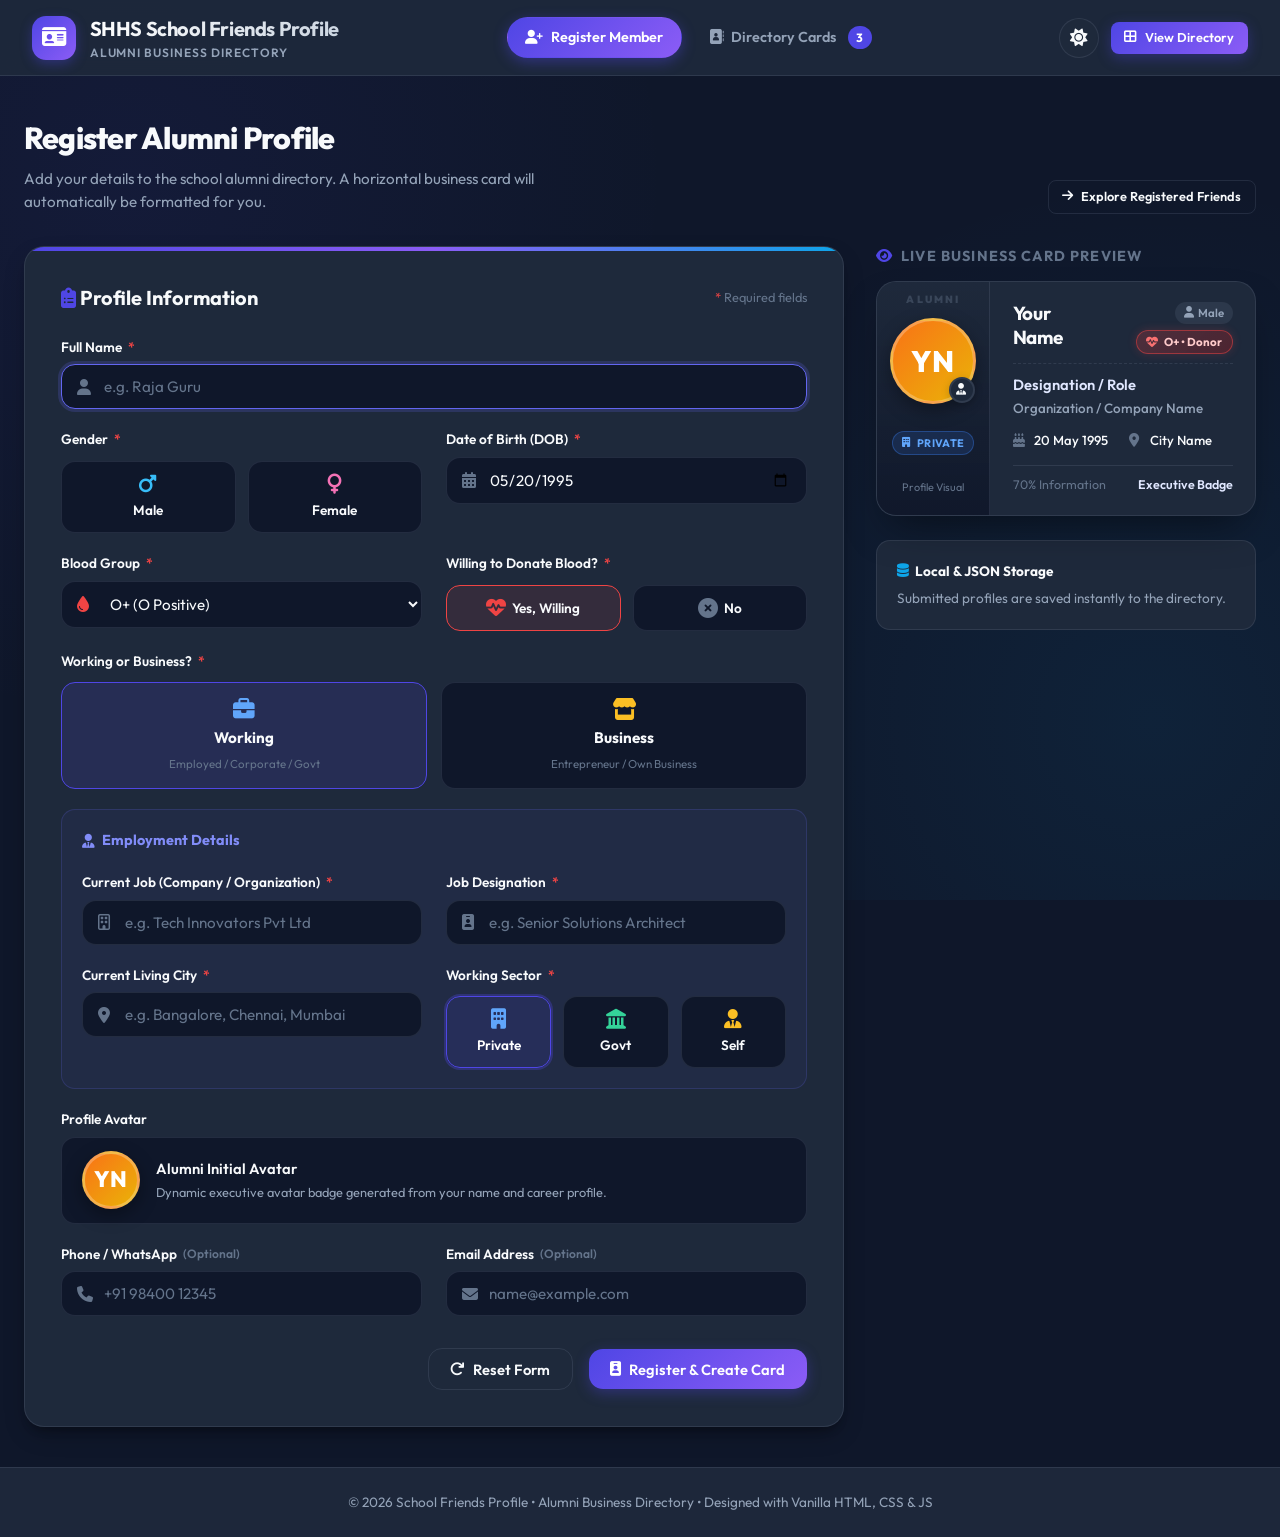
==== commit 73132b4d: "Added Gsheet" ====
--- a/index.html
+++ b/index.html
@@ -4,7 +4,7 @@
 <head>
   <meta charset="UTF-8">
   <meta name="viewport" content="width=device-width, initial-scale=1.0">
-  <title>School Friends Profile | Member Registration</title>
+  <title>SHHS School Friends Profile | Member Registration</title>
 
   <!-- Modern Google Fonts -->
   <link rel="preconnect" href="https://fonts.googleapis.com">
@@ -30,7 +30,7 @@
           <i class="fas fa-id-card"></i>
         </div>
         <div class="brand-text">
-          <h1>School Friends Profile</h1>
+          <h1>SHHS School Friends Profile</h1>
           <p>Alumni Business Directory</p>
         </div>
       </div>
@@ -145,6 +145,57 @@
               <div class="input-wrapper">
                 <i class="fas fa-calendar-alt input-icon"></i>
                 <input type="date" id="dob" class="form-control" required value="1995-05-20">
+              </div>
+            </div>
+
+            <!-- Blood Group -->
+            <div class="form-group">
+              <label class="form-label" for="bloodGroup">
+                <span>Blood Group</span> <span class="required">*</span>
+              </label>
+              <div class="input-wrapper">
+                <i class="fas fa-tint input-icon" style="color: #ef4444;"></i>
+                <select id="bloodGroup" class="form-control" required style="padding-left: 2.75rem;">
+                  <option value="" disabled>Select Blood Group</option>
+                  <option value="A+">A+ (A Positive)</option>
+                  <option value="A-">A- (A Negative)</option>
+                  <option value="B+">B+ (B Positive)</option>
+                  <option value="B-">B- (B Negative)</option>
+                  <option value="O+" selected>O+ (O Positive)</option>
+                  <option value="O-">O- (O Negative)</option>
+                  <option value="AB+">AB+ (AB Positive)</option>
+                  <option value="AB-">AB- (AB Negative)</option>
+                  <option value="Unknown">Don't Know / Other</option>
+                </select>
+              </div>
+            </div>
+
+            <!-- Willing to Donate Blood? -->
+            <div class="form-group">
+              <label class="form-label">
+                <span>Willing to Donate Blood?</span> <span class="required">*</span>
+              </label>
+              <div style="display: flex; gap: 0.75rem; margin-top: 0.25rem;">
+                <label style="flex: 1; cursor: pointer;">
+                  <input type="radio" name="willingToDonate" value="Yes" checked style="display: none;" id="donateYes">
+                  <div class="sector-label donor-toggle-card active" id="donateYesCard"
+                    onclick="document.getElementById('donateYes').checked = true; document.getElementById('donateYes').dispatchEvent(new Event('change'))">
+                    <div style="display: flex; align-items: center; gap: 0.4rem;">
+                      <i class="fas fa-heartbeat" style="color: #ef4444;"></i>
+                      <span>Yes, Willing</span>
+                    </div>
+                  </div>
+                </label>
+                <label style="flex: 1; cursor: pointer;">
+                  <input type="radio" name="willingToDonate" value="No" style="display: none;" id="donateNo">
+                  <div class="sector-label donor-toggle-card" id="donateNoCard"
+                    onclick="document.getElementById('donateNo').checked = true; document.getElementById('donateNo').dispatchEvent(new Event('change'))">
+                    <div style="display: flex; align-items: center; gap: 0.4rem;">
+                      <i class="fas fa-times-circle" style="color: var(--text-dim);"></i>
+                      <span>No</span>
+                    </div>
+                  </div>
+                </label>
               </div>
             </div>
 
@@ -436,9 +487,15 @@
             <div>
               <div class="biz-card-header">
                 <h3 class="biz-name" id="previewName">Your Name Here</h3>
-                <span class="biz-gender-tag" id="previewGender">
-                  <i class="fas fa-mars"></i> Male
-                </span>
+                <div
+                  style="display: flex; gap: 0.35rem; align-items: center; flex-wrap: wrap; justify-content: flex-end;">
+                  <span class="biz-gender-tag" id="previewGender">
+                    <i class="fas fa-mars"></i> Male
+                  </span>
+                  <span class="blood-badge donor" id="previewBloodBadge" title="Blood Group & Donor Status">
+                    <i class="fas fa-heartbeat"></i> <span id="previewBloodText">O+ &bull; Donor</span>
+                  </span>
+                </div>
               </div>
 
               <div class="biz-role-section">
--- a/css/style.css
+++ b/css/style.css
@@ -8,20 +8,20 @@
   --primary-light: #e0e7ff;
   --secondary: #0ea5e9;
   --accent: #8b5cf6;
-  
+
   --bg-app: #0f172a;
   --bg-surface: #1e293b;
   --bg-surface-elevated: #334155;
   --bg-card: rgba(30, 41, 59, 0.95);
   --bg-input: #0f172a;
-  
+
   --text-main: #f8fafc;
   --text-muted: #94a3b8;
   --text-dim: #64748b;
-  
+
   --border-color: rgba(148, 163, 184, 0.15);
   --border-focus: #6366f1;
-  
+
   --sector-private-bg: rgba(59, 130, 246, 0.15);
   --sector-private-text: #60a5fa;
   --sector-private-border: rgba(59, 130, 246, 0.35);
@@ -43,7 +43,7 @@
   --shadow-md: 0 10px 25px -5px rgba(0, 0, 0, 0.3), 0 8px 10px -6px rgba(0, 0, 0, 0.3);
   --shadow-lg: 0 20px 40px -15px rgba(0, 0, 0, 0.5);
   --shadow-glow: 0 0 25px rgba(99, 102, 241, 0.25);
-  
+
   --transition: all 0.25s cubic-bezier(0.4, 0, 0.2, 1);
   --font-family: 'Outfit', 'Plus Jakarta Sans', -apple-system, BlinkMacSystemFont, sans-serif;
 }
@@ -55,14 +55,14 @@
   --bg-surface-elevated: #f8fafc;
   --bg-card: rgba(255, 255, 255, 0.96);
   --bg-input: #f8fafc;
-  
+
   --text-main: #0f172a;
   --text-muted: #475569;
   --text-dim: #94a3b8;
-  
+
   --border-color: rgba(203, 213, 225, 0.8);
   --border-focus: #4f46e5;
-  
+
   --sector-private-bg: #eff6ff;
   --sector-private-text: #1d4ed8;
   --sector-private-border: #bfdbfe;
@@ -81,7 +81,9 @@
 }
 
 /* Reset & Base */
-*, *::before, *::after {
+*,
+*::before,
+*::after {
   box-sizing: border-box;
   margin: 0;
   padding: 0;
@@ -97,7 +99,7 @@
   flex-direction: column;
   transition: background-color 0.3s ease, color 0.3s ease;
   overflow-x: hidden;
-  background-image: 
+  background-image:
     radial-gradient(circle at 10% 20%, rgba(79, 70, 229, 0.08) 0%, transparent 40%),
     radial-gradient(circle at 90% 80%, rgba(14, 165, 233, 0.08) 0%, transparent 40%);
   background-attachment: fixed;
@@ -419,9 +421,11 @@
   .form-grid {
     grid-template-columns: 1fr;
   }
+
   .form-col-full {
     grid-column: span 1;
   }
+
   .form-card {
     padding: 1.5rem;
   }
@@ -518,14 +522,14 @@
   font-weight: 600;
 }
 
-.sector-option input[type="radio"]:checked + .sector-label {
+.sector-option input[type="radio"]:checked+.sector-label {
   border-color: var(--primary);
   background: rgba(79, 70, 229, 0.12);
   color: #fff;
   box-shadow: 0 0 0 2px rgba(79, 70, 229, 0.3);
 }
 
-[data-theme="light"] .sector-option input[type="radio"]:checked + .sector-label {
+[data-theme="light"] .sector-option input[type="radio"]:checked+.sector-label {
   color: var(--primary);
 }
 
@@ -850,6 +854,94 @@
   flex-shrink: 0;
 }
 
+.blood-badge {
+  font-size: 0.72rem;
+  padding: 0.15rem 0.6rem;
+  border-radius: var(--radius-full);
+  background: rgba(239, 68, 68, 0.12);
+  color: #f87171;
+  border: 1px solid rgba(239, 68, 68, 0.25);
+  font-weight: 700;
+  display: inline-flex;
+  align-items: center;
+  gap: 0.35rem;
+  flex-shrink: 0;
+  transition: var(--transition);
+}
+
+.blood-badge i {
+  color: #ef4444;
+  font-size: 0.75rem;
+}
+
+.blood-badge.donor {
+  background: linear-gradient(135deg, rgba(239, 68, 68, 0.22), rgba(185, 28, 28, 0.3));
+  color: #fecaca;
+  border-color: rgba(239, 68, 68, 0.5);
+  box-shadow: 0 0 10px rgba(239, 68, 68, 0.2);
+}
+
+.blood-badge.donor i {
+  color: #f87171;
+  animation: pulseHeart 1.8s infinite;
+}
+
+@keyframes pulseHeart {
+  0% {
+    transform: scale(1);
+  }
+
+  14% {
+    transform: scale(1.2);
+  }
+
+  28% {
+    transform: scale(1);
+  }
+
+  42% {
+    transform: scale(1.2);
+  }
+
+  70% {
+    transform: scale(1);
+  }
+}
+
+[data-theme="light"] .blood-badge {
+  background: #fef2f2;
+  color: #b91c1c;
+  border-color: #fecaca;
+}
+
+[data-theme="light"] .blood-badge.donor {
+  background: #fee2e2;
+  color: #991b1b;
+  border-color: #f87171;
+}
+
+.donor-toggle-card {
+  display: flex;
+  align-items: center;
+  justify-content: space-between;
+  padding: 0.75rem 1rem;
+  background: var(--bg-input);
+  border: 1px solid var(--border-color);
+  border-radius: var(--radius-md);
+  cursor: pointer;
+  transition: var(--transition);
+}
+
+.donor-toggle-card:hover {
+  border-color: #ef4444;
+}
+
+.donor-toggle-card.active {
+  border-color: #ef4444;
+  background: rgba(239, 68, 68, 0.1);
+}
+
+
 .biz-role-section {
   margin-bottom: 0.85rem;
 }
@@ -960,70 +1052,88 @@
     min-height: 200px;
     border-radius: var(--radius-md);
   }
+
   .biz-card-visual {
     padding: 0.9rem 0.35rem;
   }
+
   .biz-card-visual::before {
-    display: none; /* Hide top decorative watermark on mobile for cleaner look */
-  }
+    display: none;
+    /* Hide top decorative watermark on mobile for cleaner look */
+  }
+
   .biz-avatar-box {
     width: 64px;
     height: 64px;
     margin-top: 0.5rem;
     margin-bottom: 0.35rem;
   }
+
   .admin-photo-trigger {
     width: 24px;
     height: 24px;
     font-size: 0.65rem;
   }
+
   .biz-card-visual .sector-badge {
     font-size: 0.62rem;
     padding: 0.18rem 0.45rem;
     letter-spacing: 0;
   }
+
   .admin-quick-text {
     font-size: 0.64rem;
     margin-top: 0.2rem;
   }
+
   .biz-card-content {
     padding: 0.85rem 0.95rem;
   }
+
   .biz-card-header {
     margin-bottom: 0.4rem;
     padding-bottom: 0.4rem;
   }
+
   .biz-name {
     font-size: 1.05rem;
     line-height: 1.25;
   }
+
   .biz-gender-tag {
     font-size: 0.68rem;
     padding: 0.12rem 0.45rem;
   }
+
   .biz-role-section {
     margin-bottom: 0.55rem;
   }
+
   .biz-designation {
     font-size: 0.82rem;
   }
+
   .biz-company {
     font-size: 0.78rem;
   }
+
   .biz-meta-grid {
     grid-template-columns: 1fr;
     gap: 0.35rem;
     margin-bottom: 0.55rem;
     font-size: 0.78rem;
   }
+
   .biz-meta-item i {
     font-size: 0.78rem;
     width: 13px;
   }
+
   .biz-card-footer {
     padding-top: 0.5rem;
     font-size: 0.72rem;
   }
+
   .action-btn {
     padding: 0.22rem 0.48rem;
     font-size: 0.72rem;
@@ -1034,19 +1144,24 @@
   .biz-card {
     grid-template-columns: 34% 66%;
   }
+
   .biz-avatar-box {
     width: 54px;
     height: 54px;
   }
+
   .biz-card-content {
     padding: 0.75rem 0.75rem;
   }
+
   .biz-name {
     font-size: 0.96rem;
   }
+
   .biz-designation {
     font-size: 0.78rem;
   }
+
   .biz-meta-grid {
     font-size: 0.74rem;
   }
@@ -1220,7 +1335,8 @@
   transition: var(--transition);
 }
 
-.preset-thumb:hover, .preset-thumb.selected {
+.preset-thumb:hover,
+.preset-thumb.selected {
   border-color: var(--primary);
   transform: scale(1.08);
   box-shadow: 0 4px 10px rgba(79, 70, 229, 0.4);
@@ -1266,6 +1382,7 @@
     transform: translateX(100%);
     opacity: 0;
   }
+
   to {
     transform: translateX(0);
     opacity: 1;
@@ -1421,7 +1538,8 @@
   }
 
   .search-input {
-    font-size: 16px; /* Prevents auto zoom on iOS */
+    font-size: 16px;
+    /* Prevents auto zoom on iOS */
     padding: 0.65rem 0.85rem 0.65rem 2.4rem;
   }
 
@@ -1467,14 +1585,16 @@
     grid-column: span 1;
   }
 
-  #workingSection, #businessSection {
+  #workingSection,
+  #businessSection {
     grid-template-columns: 1fr !important;
     gap: 1rem !important;
     padding: 1rem !important;
   }
 
   .form-control {
-    font-size: 16px; /* Prevents auto zoom on iOS */
+    font-size: 16px;
+    /* Prevents auto zoom on iOS */
     padding: 0.75rem 0.85rem 0.75rem 2.5rem;
   }
 
@@ -1546,3 +1666,309 @@
     font-size: 0.78rem;
   }
 }
+
+/* ==========================================================================
+   Google Sheets Integration & Sync UI
+   ========================================================================== */
+.btn-sheet-sync {
+  display: none !important;
+  border-radius: var(--radius-full);
+  font-size: 0.82rem;
+  font-weight: 600;
+  text-decoration: none;
+  border: 1px solid var(--border-color);
+  background: var(--bg-surface);
+  color: var(--text-main);
+  cursor: pointer;
+  transition: var(--transition);
+}
+
+.btn-sheet-sync:hover {
+  border-color: #10b981;
+  background: rgba(16, 185, 129, 0.1);
+  color: #10b981;
+  transform: translateY(-1px);
+}
+
+.btn-sheet-sync.connected {
+  border-color: rgba(16, 185, 129, 0.4);
+  background: rgba(16, 185, 129, 0.12);
+  color: #34d399;
+}
+
+.pulse-dot {
+  width: 8px;
+  height: 8px;
+  border-radius: 50%;
+  display: inline-block;
+}
+
+.pulse-dot.active {
+  background-color: #10b981;
+  box-shadow: 0 0 0 0 rgba(16, 185, 129, 0.7);
+  animation: pulseGreen 1.8s infinite;
+}
+
+.pulse-dot.inactive {
+  background-color: #f59e0b;
+}
+
+@keyframes pulseGreen {
+  0% {
+    box-shadow: 0 0 0 0 rgba(16, 185, 129, 0.7);
+  }
+
+  70% {
+    box-shadow: 0 0 0 7px rgba(16, 185, 129, 0);
+  }
+
+  100% {
+    box-shadow: 0 0 0 0 rgba(16, 185, 129, 0);
+  }
+}
+
+/* Sheet Sync Modal */
+.sheet-modal-backdrop {
+  position: fixed;
+  inset: 0;
+  background: rgba(15, 23, 42, 0.75);
+  backdrop-filter: blur(6px);
+  -webkit-backdrop-filter: blur(6px);
+  display: flex;
+  align-items: center;
+  justify-content: center;
+  padding: 1.5rem;
+  z-index: 9999;
+  opacity: 0;
+  pointer-events: none;
+  transition: opacity 0.25s ease;
+}
+
+.sheet-modal-backdrop.open {
+  opacity: 1;
+  pointer-events: auto;
+}
+
+.sheet-modal-card {
+  background: var(--bg-surface);
+  border: 1px solid var(--border-color);
+  border-radius: var(--radius-lg);
+  width: 100%;
+  max-width: 650px;
+  max-height: 90vh;
+  display: flex;
+  flex-direction: column;
+  box-shadow: var(--shadow-lg);
+  overflow: hidden;
+  transform: translateY(20px);
+  transition: transform 0.25s cubic-bezier(0.4, 0, 0.2, 1);
+}
+
+.sheet-modal-backdrop.open .sheet-modal-card {
+  transform: translateY(0);
+}
+
+.sheet-modal-header {
+  display: flex;
+  align-items: center;
+  justify-content: space-between;
+  padding: 1.25rem 1.5rem;
+  border-bottom: 1px solid var(--border-color);
+  background: rgba(16, 185, 129, 0.05);
+}
+
+.sheet-modal-title {
+  display: flex;
+  align-items: center;
+  gap: 0.65rem;
+  font-size: 1.15rem;
+  font-weight: 700;
+  color: var(--text-main);
+}
+
+.sheet-modal-title i {
+  color: #10b981;
+  font-size: 1.35rem;
+}
+
+.sheet-modal-close {
+  background: transparent;
+  border: none;
+  color: var(--text-muted);
+  font-size: 1.25rem;
+  cursor: pointer;
+  padding: 0.35rem;
+  border-radius: var(--radius-sm);
+  display: flex;
+  align-items: center;
+  justify-content: center;
+  transition: var(--transition);
+}
+
+.sheet-modal-close:hover {
+  color: var(--text-main);
+  background: rgba(255, 255, 255, 0.08);
+}
+
+.sheet-modal-body {
+  padding: 1.5rem;
+  overflow-y: auto;
+  display: flex;
+  flex-direction: column;
+  gap: 1.25rem;
+}
+
+.sheet-status-box {
+  display: flex;
+  align-items: center;
+  justify-content: space-between;
+  padding: 1rem 1.25rem;
+  border-radius: var(--radius-md);
+  border: 1px solid var(--border-color);
+  background: var(--bg-card);
+}
+
+.sheet-status-info {
+  display: flex;
+  align-items: center;
+  gap: 0.75rem;
+}
+
+.sheet-status-text h4 {
+  font-size: 0.95rem;
+  font-weight: 700;
+  margin-bottom: 0.15rem;
+}
+
+.sheet-status-text p {
+  font-size: 0.8rem;
+  color: var(--text-muted);
+}
+
+.sheet-input-group {
+  display: flex;
+  flex-direction: column;
+  gap: 0.5rem;
+}
+
+.sheet-input-group label {
+  font-size: 0.85rem;
+  font-weight: 600;
+  color: var(--text-main);
+}
+
+.sheet-input-row {
+  display: flex;
+  gap: 0.5rem;
+}
+
+.sheet-input {
+  flex: 1;
+  padding: 0.65rem 0.95rem;
+  background: var(--bg-input);
+  border: 1px solid var(--border-color);
+  border-radius: var(--radius-sm);
+  color: var(--text-main);
+  font-size: 0.85rem;
+  font-family: inherit;
+  outline: none;
+  transition: var(--transition);
+}
+
+.sheet-input:focus {
+  border-color: #10b981;
+  box-shadow: 0 0 0 3px rgba(16, 185, 129, 0.15);
+}
+
+.sheet-steps-accordion {
+  border: 1px solid var(--border-color);
+  border-radius: var(--radius-md);
+  background: var(--bg-card);
+  overflow: hidden;
+}
+
+.sheet-steps-summary {
+  padding: 0.85rem 1.15rem;
+  cursor: pointer;
+  font-weight: 600;
+  font-size: 0.88rem;
+  display: flex;
+  align-items: center;
+  justify-content: space-between;
+  background: rgba(255, 255, 255, 0.02);
+  user-select: none;
+}
+
+.sheet-steps-summary:hover {
+  background: rgba(255, 255, 255, 0.05);
+}
+
+.sheet-steps-content {
+  padding: 1.15rem;
+  border-top: 1px solid var(--border-color);
+  font-size: 0.84rem;
+  color: var(--text-muted);
+  line-height: 1.6;
+}
+
+.sheet-steps-content ol {
+  margin-left: 1.25rem;
+  margin-bottom: 0.85rem;
+}
+
+.sheet-steps-content li {
+  margin-bottom: 0.4rem;
+}
+
+.sheet-code-preview {
+  position: relative;
+  background: #0b1120;
+  border: 1px solid rgba(255, 255, 255, 0.1);
+  border-radius: var(--radius-sm);
+  padding: 0.85rem;
+  font-family: ui-monospace, SFMono-Regular, Menlo, Monaco, Consolas, monospace;
+  font-size: 0.78rem;
+  max-height: 160px;
+  overflow-y: auto;
+  color: #a5f3fc;
+  margin-top: 0.5rem;
+}
+
+.btn-copy-code {
+  position: absolute;
+  top: 0.5rem;
+  right: 0.5rem;
+  background: rgba(255, 255, 255, 0.1);
+  border: 1px solid rgba(255, 255, 255, 0.2);
+  color: #fff;
+  border-radius: 4px;
+  padding: 0.25rem 0.55rem;
+  font-size: 0.75rem;
+  cursor: pointer;
+  transition: var(--transition);
+}
+
+.btn-copy-code:hover {
+  background: #10b981;
+  border-color: #10b981;
+}
+
+.sheet-modal-footer {
+  padding: 1rem 1.5rem;
+  border-top: 1px solid var(--border-color);
+  display: flex;
+  align-items: center;
+  justify-content: space-between;
+  background: rgba(0, 0, 0, 0.1);
+}
+
+.btn-emerald {
+  background: #10b981;
+  color: #ffffff !important;
+  border: none;
+}
+
+.btn-emerald:hover {
+  background: #059669;
+  box-shadow: 0 4px 12px rgba(16, 185, 129, 0.35);
+}
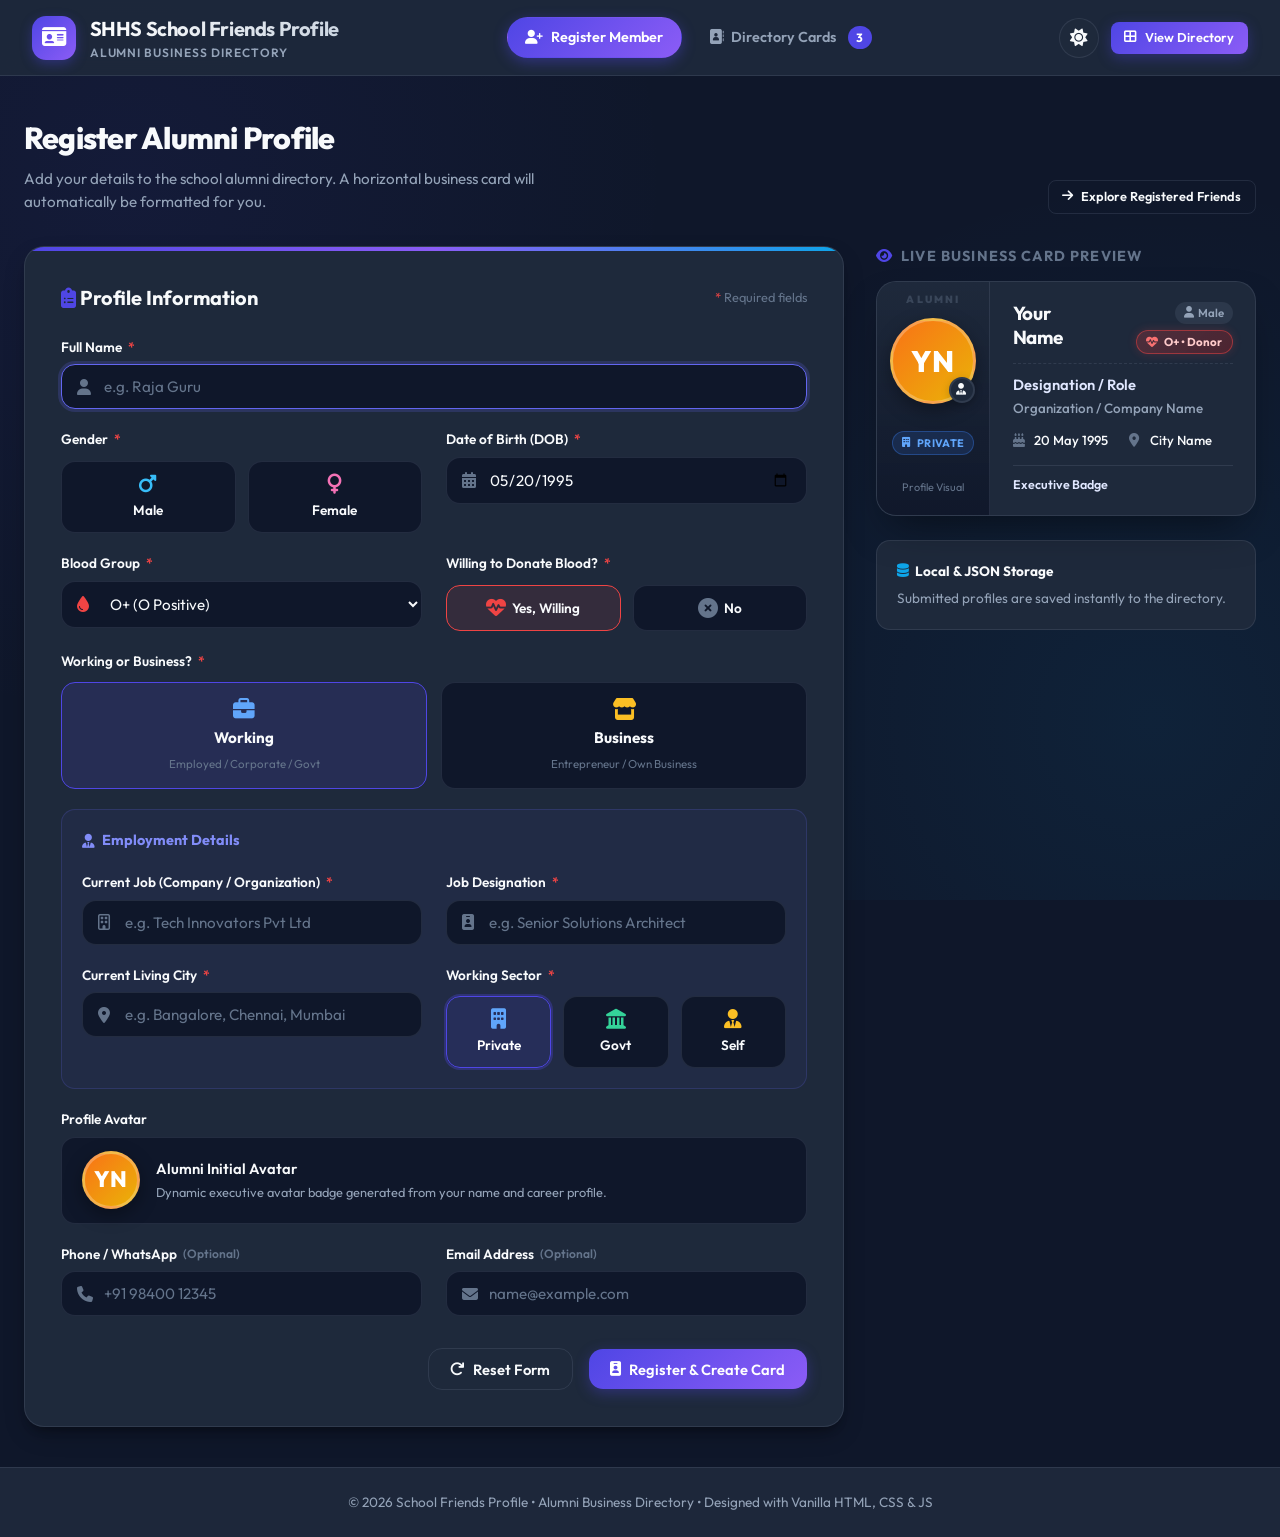
==== commit e0d52bd4: "New" ====
--- a/index.html
+++ b/index.html
@@ -516,7 +516,6 @@
             </div>
 
             <div class="biz-card-footer">
-              <span>70% Information</span>
               <span style="color: var(--primary-light); font-weight: 600;">Executive Badge</span>
             </div>
           </div>
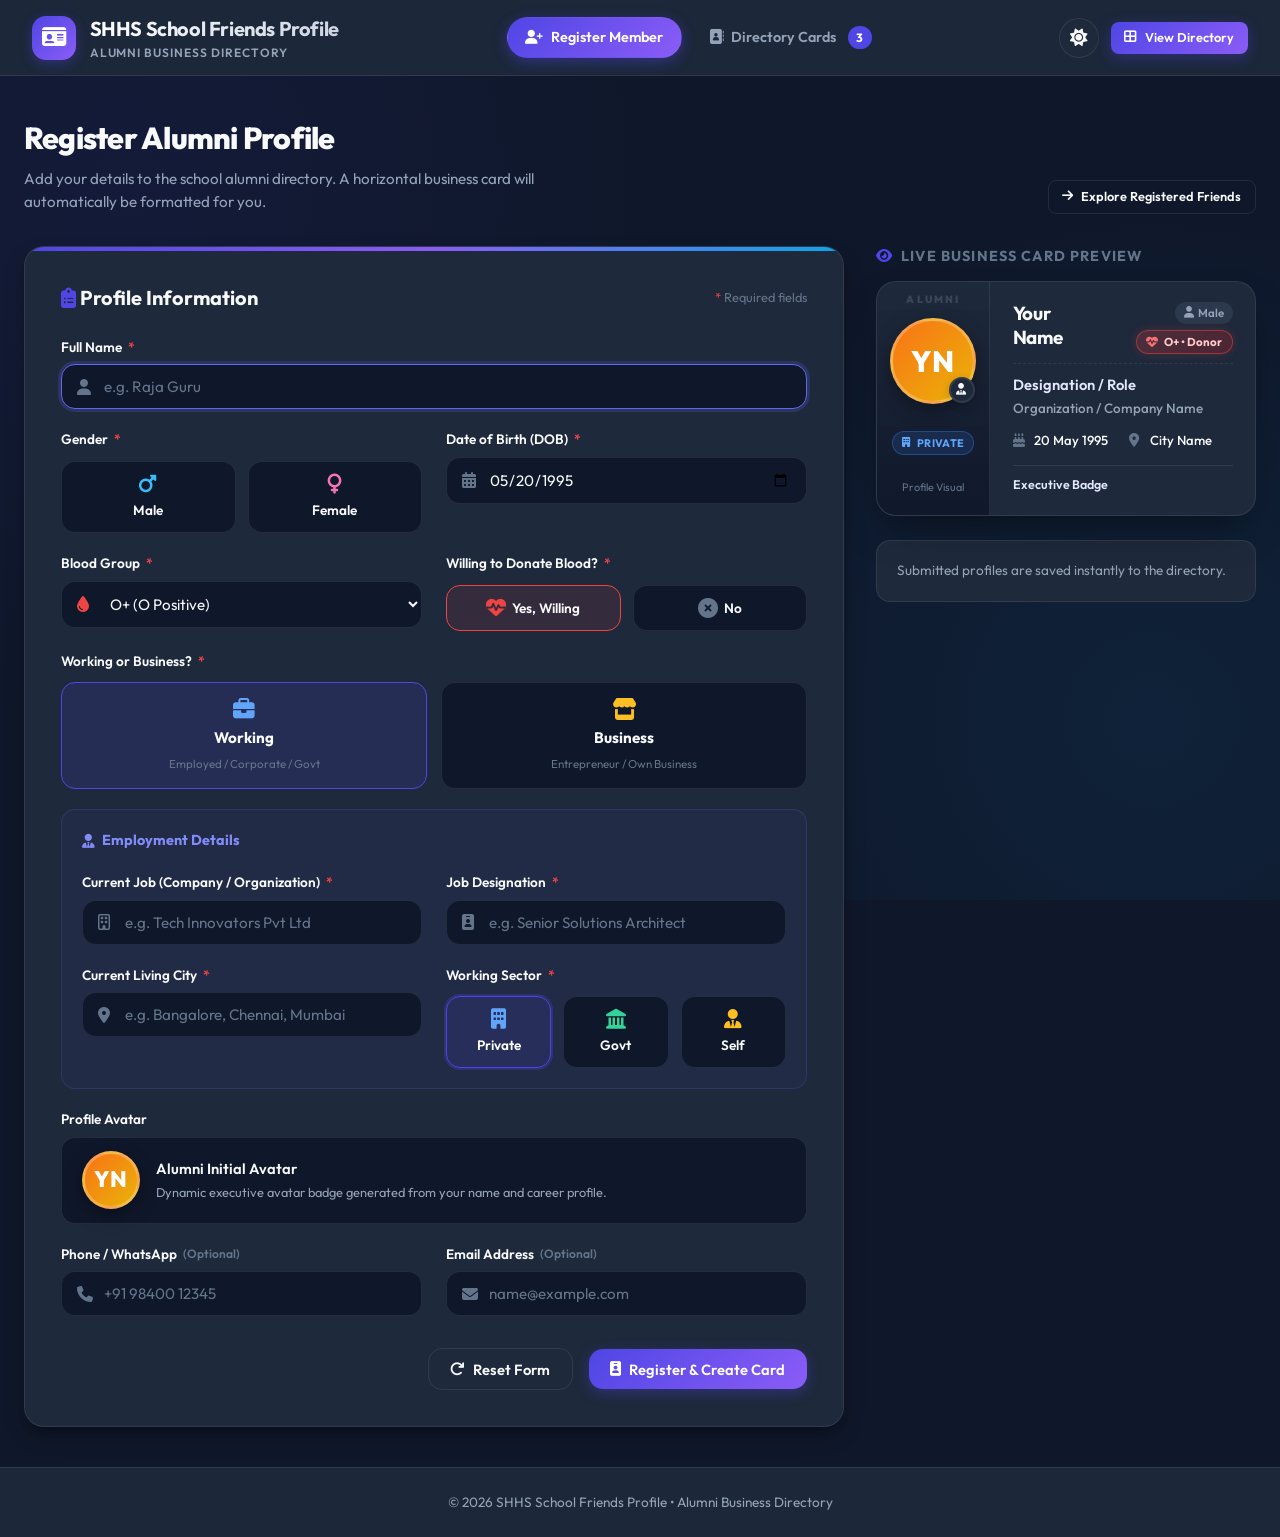
==== commit 7b682ead: "New 1" ====
--- a/index.html
+++ b/index.html
@@ -524,10 +524,10 @@
         <!-- Quick Help Card -->
         <div
           style="margin-top: 1.5rem; background: var(--bg-surface); border: 1px solid var(--border-color); border-radius: var(--radius-md); padding: 1.25rem; font-size: 0.85rem; color: var(--text-muted);">
-          <div
+          <!-- <div
             style="font-weight: 700; color: var(--text-main); margin-bottom: 0.5rem; display: flex; align-items: center; gap: 0.4rem;">
             <i class="fas fa-database" style="color: var(--secondary);"></i> Local & JSON Storage
-          </div>
+          </div> -->
           <p style="line-height: 1.45;">
             Submitted profiles are saved instantly to the directory.
           </p>
@@ -561,8 +561,7 @@
 
   <!-- Footer -->
   <footer class="site-footer">
-    <p>&copy; 2026 School Friends Profile &bull; Alumni Business Directory &bull; Designed with Vanilla HTML, CSS & JS
-    </p>
+    <p>&copy; 2026 SHHS School Friends Profile &bull; Alumni Business Directory </p>
   </footer>
 
   <!-- Scripts -->
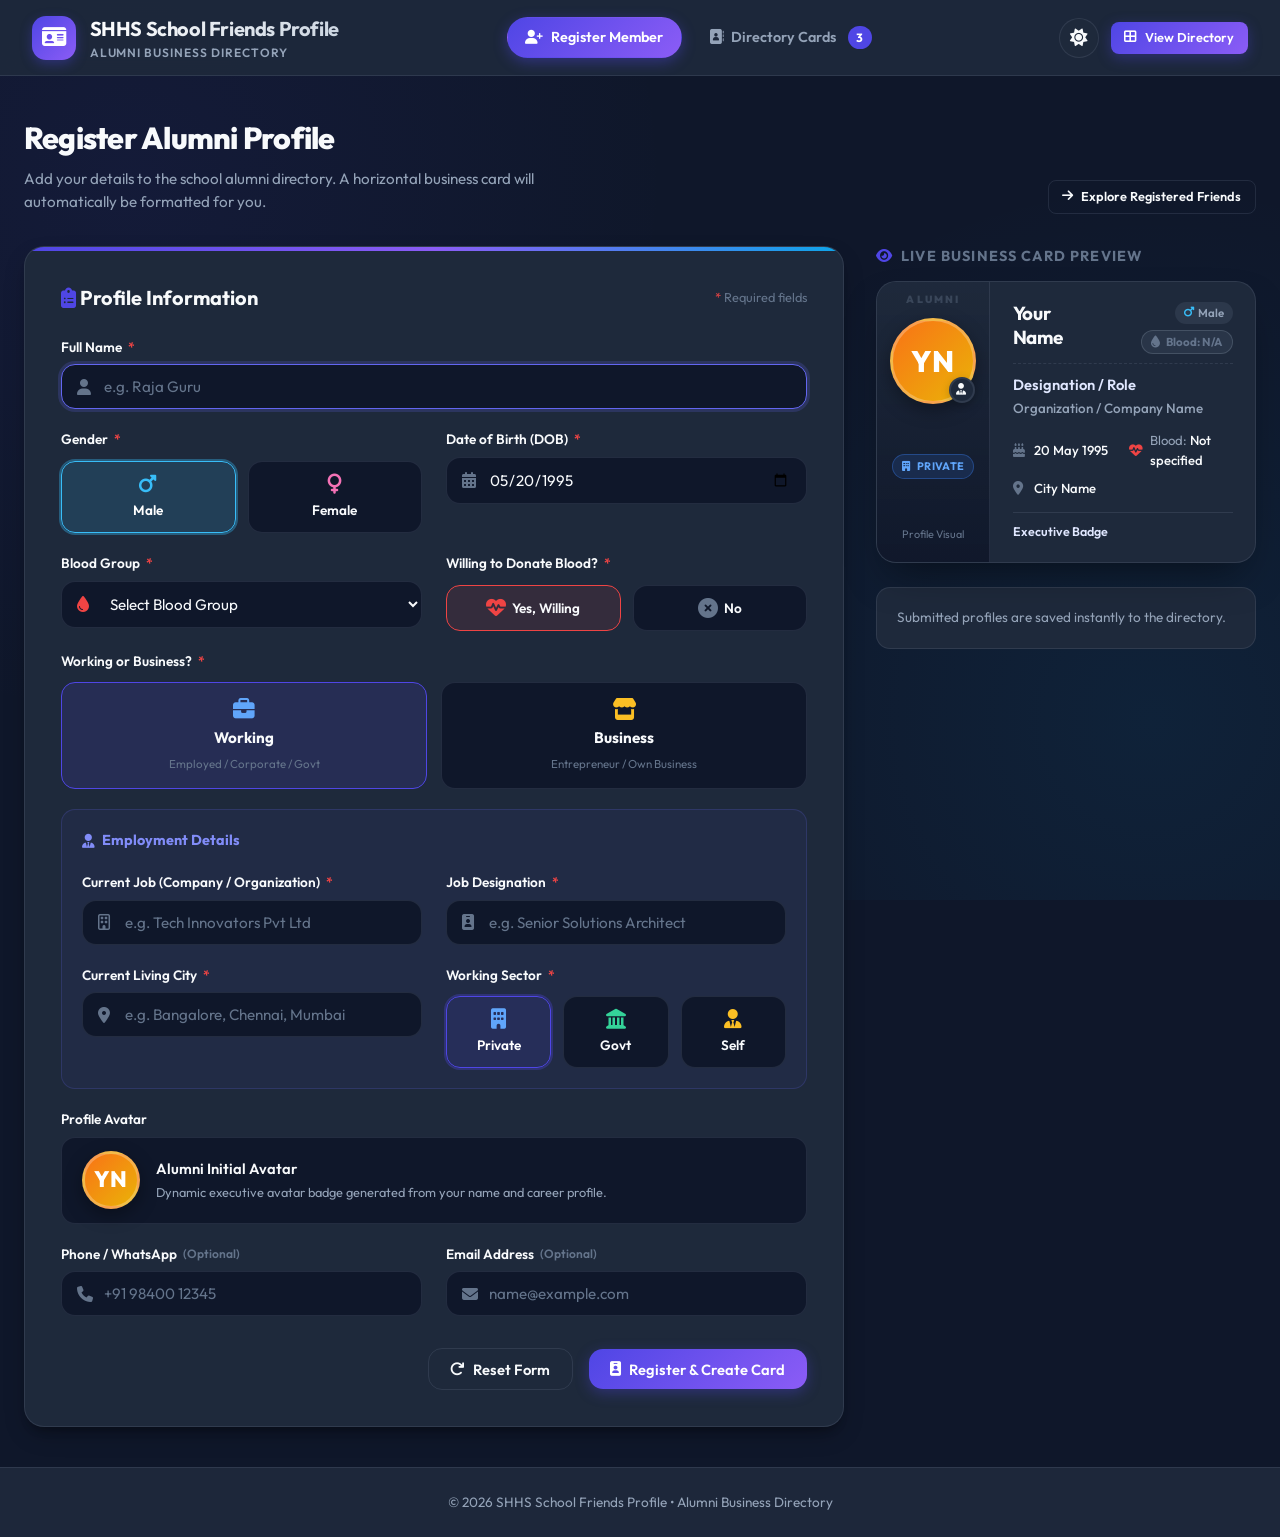
==== commit 58f75380: "blood" ====
--- a/index.html
+++ b/index.html
@@ -111,29 +111,20 @@
                 <span>Gender</span> <span class="required">*</span>
               </label>
               <div style="display: flex; gap: 0.75rem; margin-top: 0.25rem;">
-                <label style="flex: 1; cursor: pointer;">
-                  <input type="radio" name="gender" value="Male" checked style="display: none;" id="genderMale">
-                  <div class="sector-label"
-                    onclick="document.getElementById('genderMale').checked = true; document.getElementById('genderMale').dispatchEvent(new Event('change'))">
+                <label class="sector-option" style="flex: 1; cursor: pointer;">
+                  <input type="radio" name="gender" value="Male" id="genderMale" checked>
+                  <div class="sector-label">
                     <i class="fas fa-mars" style="color:#38bdf8;"></i>
                     <span>Male</span>
                   </div>
                 </label>
-                <label style="flex: 1; cursor: pointer;">
-                  <input type="radio" name="gender" value="Female" style="display: none;" id="genderFemale">
-                  <div class="sector-label"
-                    onclick="document.getElementById('genderFemale').checked = true; document.getElementById('genderFemale').dispatchEvent(new Event('change'))">
+                <label class="sector-option" style="flex: 1; cursor: pointer;">
+                  <input type="radio" name="gender" value="Female" id="genderFemale">
+                  <div class="sector-label">
                     <i class="fas fa-venus" style="color:#f472b6;"></i>
                     <span>Female</span>
                   </div>
                 </label>
-                <!-- <label style="flex: 1; cursor: pointer;">
-                  <input type="radio" name="gender" value="Other" style="display: none;" id="genderOther">
-                  <div class="sector-label" onclick="document.getElementById('genderOther').checked = true; document.getElementById('genderOther').dispatchEvent(new Event('change'))">
-                    <i class="fas fa-genderless" style="color:#a78bfa;"></i>
-                    <span>Other</span>
-                  </div>
-                </label> -->
               </div>
             </div>
 
@@ -156,12 +147,12 @@
               <div class="input-wrapper">
                 <i class="fas fa-tint input-icon" style="color: #ef4444;"></i>
                 <select id="bloodGroup" class="form-control" required style="padding-left: 2.75rem;">
-                  <option value="" disabled>Select Blood Group</option>
+                  <option value="" selected disabled>Select Blood Group</option>
                   <option value="A+">A+ (A Positive)</option>
                   <option value="A-">A- (A Negative)</option>
                   <option value="B+">B+ (B Positive)</option>
                   <option value="B-">B- (B Negative)</option>
-                  <option value="O+" selected>O+ (O Positive)</option>
+                  <option value="O+">O+ (O Positive)</option>
                   <option value="O-">O- (O Negative)</option>
                   <option value="AB+">AB+ (AB Positive)</option>
                   <option value="AB-">AB- (AB Negative)</option>
@@ -492,8 +483,8 @@
                   <span class="biz-gender-tag" id="previewGender">
                     <i class="fas fa-mars"></i> Male
                   </span>
-                  <span class="blood-badge donor" id="previewBloodBadge" title="Blood Group & Donor Status">
-                    <i class="fas fa-heartbeat"></i> <span id="previewBloodText">O+ &bull; Donor</span>
+                  <span class="blood-badge neutral" id="previewBloodBadge" title="Blood Group & Donor Status">
+                    <i class="fas fa-tint"></i> <span id="previewBloodText">Blood: N/A</span>
                   </span>
                 </div>
               </div>
@@ -504,9 +495,13 @@
               </div>
 
               <div class="biz-meta-grid">
-                <div class="biz-meta-item">
+                <div class="biz-meta-item" title="Date of Birth">
                   <i class="fas fa-birthday-cake"></i>
                   <div><strong id="previewDob">20 May 1995</strong></div>
+                </div>
+                <div class="biz-meta-item" title="Blood Group &amp; Donor Status">
+                  <i class="fas fa-heartbeat" style="color: #ef4444;"></i>
+                  <div>Blood: <strong id="previewMetaBlood">Not specified</strong></div>
                 </div>
                 <div class="biz-meta-item">
                   <i class="fas fa-map-marker-alt"></i>
--- a/css/style.css
+++ b/css/style.css
@@ -533,6 +533,29 @@
   color: var(--primary);
 }
 
+/* Gender Selection Active Highlights */
+.sector-option input[name="gender"][value="Male"]:checked + .sector-label {
+  border-color: #38bdf8;
+  background: rgba(56, 189, 248, 0.15);
+  box-shadow: 0 0 0 2px rgba(56, 189, 248, 0.35);
+  color: #fff;
+}
+
+[data-theme="light"] .sector-option input[name="gender"][value="Male"]:checked + .sector-label {
+  color: #0284c7;
+}
+
+.sector-option input[name="gender"][value="Female"]:checked + .sector-label {
+  border-color: #f472b6;
+  background: rgba(244, 114, 182, 0.15);
+  box-shadow: 0 0 0 2px rgba(244, 114, 182, 0.35);
+  color: #fff;
+}
+
+[data-theme="light"] .sector-option input[name="gender"][value="Female"]:checked + .sector-label {
+  color: #db2777;
+}
+
 .sector-label i {
   font-size: 1.25rem;
 }
@@ -919,6 +942,24 @@
   color: #991b1b;
   border-color: #f87171;
 }
+
+.blood-badge.neutral {
+  background: rgba(148, 163, 184, 0.1);
+  color: var(--text-dim);
+  border-color: rgba(148, 163, 184, 0.25);
+  box-shadow: none;
+}
+
+.blood-badge.neutral i {
+  color: var(--text-dim);
+}
+
+[data-theme="light"] .blood-badge.neutral {
+  background: #f1f5f9;
+  color: #64748b;
+  border-color: #cbd5e1;
+}
+
 
 .donor-toggle-card {
   display: flex;
